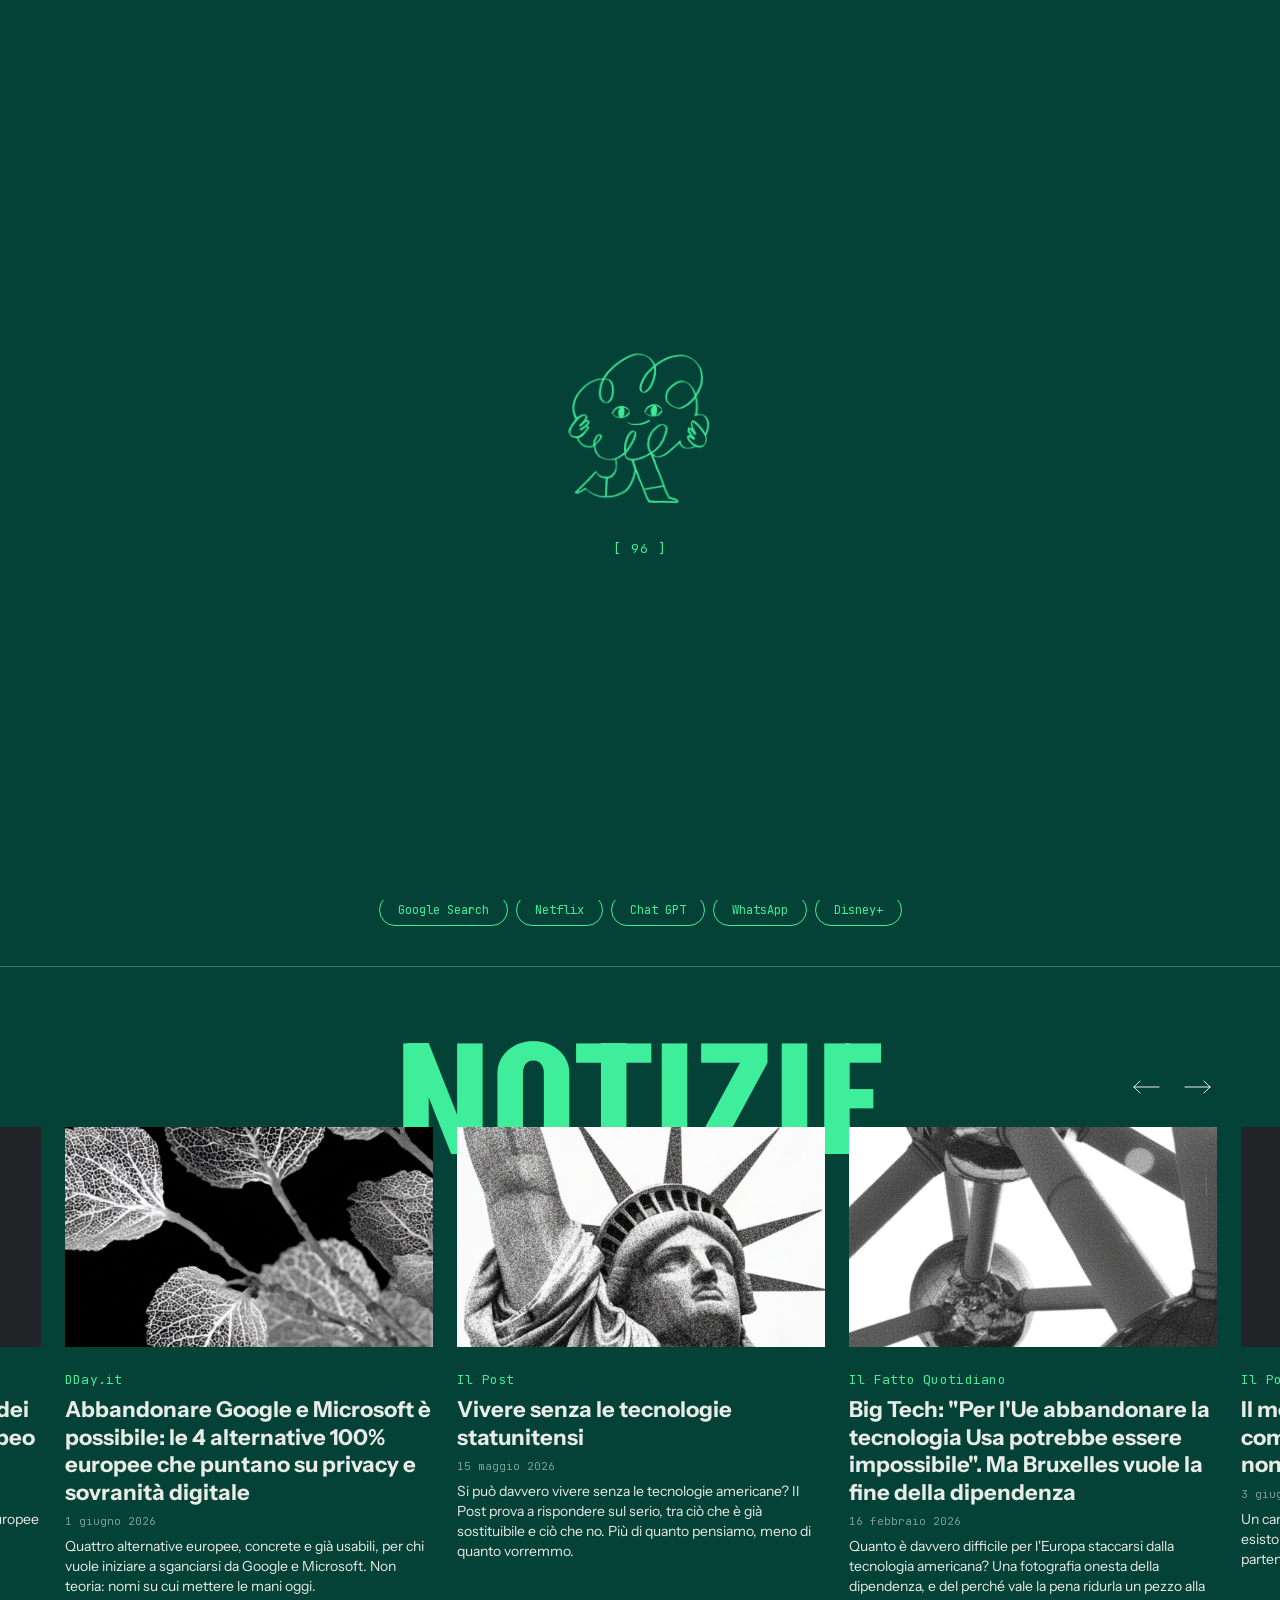
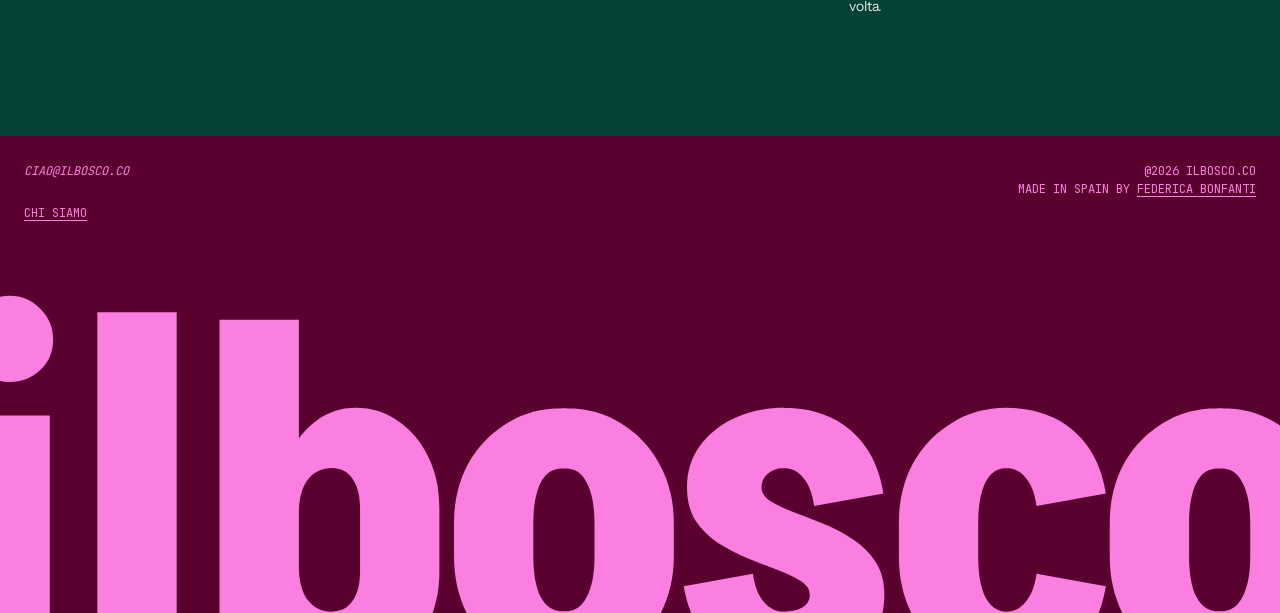
==== index.html @ 0daf600b "feat: inverted Perché view, article/image updates, Notizie sizing Perché view: light #E9EBE6 page wi" ====
<!DOCTYPE html>
<html lang="it">
<head>
  <meta charset="UTF-8">
  <meta name="viewport" content="width=device-width, initial-scale=1.0">
  <title>ilBosco</title>
  <link rel="stylesheet" href="style.css">
  <link rel="icon" href="assets/favicon.png">
  <link rel="apple-touch-icon" href="assets/apple-touch-icon.png">

  <!-- Preload the webfonts the intro reveals with, so the wordmark is crisp on arrival -->
  <link rel="preload" href="fonts/Akshar-VariableFont_wght.woff2" as="font" type="font/woff2" crossorigin>
  <link rel="preload" href="fonts/InstrumentSans-VariableFont_wdth,wght.woff2" as="font" type="font/woff2" crossorigin>
  <link rel="preload" href="fonts/JetBrainsMono-Regular.woff2" as="font" type="font/woff2" crossorigin>

  <script>
    // Hide the hero the instant JS is confirmed present, so the intro loader has a
    // clean canvas (no flash of the hero before the loader mounts). loader.js decides
    // what to do next. If JS is disabled this never runs and the hero stays visible.
    document.documentElement.classList.add('bosco-loading');
  </script>

  <!-- Open Graph -->
  <meta property="og:title" content="ilBosco">
  <meta property="og:description" content="Una lista curata di alternative digitali. Niente login. Niente pubblicità. Niente prediche.">
  <meta property="og:image" content="https://ilbosco.co/assets/Open-graph-image.png">
  <meta property="og:url" content="https://ilbosco.co">
  <meta property="og:type" content="website">
  <meta property="og:image:width" content="1200">
  <meta property="og:image:height" content="627">
  <meta property="og:site_name" content="ilBosco">
  <meta name="twitter:card" content="summary_large_image">
  <meta name="twitter:image" content="https://ilbosco.co/assets/Open-graph-image.png">
</head>
<body>

  <!-- DEFAULT STATE: Hero + Search -->
  <div id="default-view">

    <div class="answer-nav">
      <a href="#" id="nav-home-default" aria-label="Torna alla homepage">
        <img src="assets/nav-wordmark.svg" alt="ilBosco" class="answer-nav__logo">
      </a>
      <button class="answer-nav__perche" id="nav-perche-default">[→] Perchè?</button>
    </div>

    <section class="hero">
      <div class="hero__inner">
        <img src="assets/bosco_animated_logo.gif" alt="ilBosco" class="hero__logo">
        <h1 class="hero__title"><span class="hero__line">E ALLORA VAI</span> <span class="hero__line">NEL BOSCO.</span></h1>
        <p class="hero__manifesto">Usiamo i tool che usano tutti: le stesse piattaforme, le stesse app e gli stessi servizi. Lo facciamo un po' perché è comodo e un po' perché sembra che l'unica alternativa sia andare a vivere nel bosco. Non è così.<br><br>ilBosco è una lista curata di alternative digitali per chi le sta cercando ma non sa da dove iniziare.</p>
      </div>
    </section>

    <div class="search-section">
      <div class="search-section__inner">
        <div class="search-box">
          <input
            type="text"
            id="search-input"
            class="search-box__input"
            placeholder="Cerco un'alternativa a…"
            autocomplete="off"
            autocorrect="off"
            spellcheck="false"
          >
          <button class="search-box__btn" id="search-btn" aria-label="Cerca">
            <svg width="20" height="20" viewBox="0 0 20 20" fill="none" xmlns="http://www.w3.org/2000/svg">
              <path d="M4 10H16M16 10L11 5M16 10L11 15" stroke="currentColor" stroke-width="1" stroke-linecap="round" stroke-linejoin="round"/>
            </svg>
          </button>
        </div>
        <div class="chips" id="chips">
          <button class="chip" data-query="X (Twitter)">X (twitter)</button>
          <button class="chip" data-query="Gmail">Gmail</button>
          <button class="chip" data-query="Spotify">Spotify</button>
          <button class="chip" data-query="Google Chrome">Google Chrome</button>
          <button class="chip" data-query="Google Search">Google Search</button>
          <button class="chip" data-query="Netflix">Netflix</button>
          <button class="chip" data-query="Chat GPT">Chat GPT</button>
          <button class="chip" data-query="WhatsApp">WhatsApp</button>
          <button class="chip" data-query="Disney+">Disney+</button>
        </div>
      </div>
    </div>

    <!-- ARTICOLI (rassegna stampa) — curated press review.
         Cards are generated from articoli.json (source of truth) into this static
         markup, so the section works with JS disabled. carousel.js only enhances:
         it adds the infinite loop + drag-to-scroll. See articoli/README.md. -->
    <section class="articoli" id="articoli" aria-labelledby="articoli-title">
      <!-- Giant wordmark sits in the background; the carousel overlaps (underlaps) it -->
      <h2 class="articoli__title" id="articoli-title">Notizie</h2>

      <!-- Thin directional arrows, left of the wordmark. Shown once carousel.js
           adds .is-enhanced (and only ≥768px — mobile swipes instead). -->
      <div class="articoli__controls">
        <button class="articoli__arrow articoli__arrow--prev" type="button" aria-label="Articoli precedenti" aria-controls="articoli-track">
          <svg width="28" height="14" viewBox="0 0 28 14" fill="none" aria-hidden="true"><path d="M1 7H26M26 7L20 1M26 7L20 13" stroke="currentColor" stroke-width="1" stroke-linecap="round" stroke-linejoin="round"/></svg>
        </button>
        <button class="articoli__arrow articoli__arrow--next" type="button" aria-label="Articoli successivi" aria-controls="articoli-track">
          <svg width="28" height="14" viewBox="0 0 28 14" fill="none" aria-hidden="true"><path d="M1 7H26M26 7L20 1M26 7L20 13" stroke="currentColor" stroke-width="1" stroke-linecap="round" stroke-linejoin="round"/></svg>
        </button>
      </div>

      <div class="articoli__carousel">
        <ul class="articoli__track" id="articoli-track">

          <!-- BEGIN articoli (generated from articoli.json — newest first) -->
          <li class="articolo-card">
            <a class="articolo-card__media-link" href="https://www.ilpost.it/2026/06/03/parlamento-europei-qwant-google-chrome/" target="_blank" rel="noopener" aria-label="Il motore di ricerca predefinito dei computer del Parlamento europeo non sarà più Google, ma Qwant">
              <img class="articolo-card__media" src="articoli/images/ilpost-parlamento-ue-qwant-2026-06.jpg" alt="" loading="lazy" width="600" height="360">
            </a>
            <div class="articolo-card__body">
              <p class="articolo-card__testata">Il Post</p>
              <h3 class="articolo-card__titolo">Il motore di ricerca predefinito dei computer del Parlamento europeo non sarà più Google, ma Qwant</h3>
              <p class="articolo-card__data"><time datetime="2026-06-03">3 giugno 2026</time></p>
              <p class="articolo-card__commento">Un cambio di default che dice molto: le alternative europee esistono e qualcuno comincia a sceglierle sul serio, partendo da chi scrive le regole.</p>
            </div>
          </li>

          <li class="articolo-card">
            <a class="articolo-card__media-link" href="https://www.dday.it/redazione/57597/abbandonare-google-e-microsoft-e-possibile-le-4-alternative-100-europee-che-puntano-su-privacy-e-sovranita-digitale" target="_blank" rel="noopener" aria-label="Abbandonare Google e Microsoft è possibile: le 4 alternative 100% europee che puntano su privacy e sovranità digitale">
              <img class="articolo-card__media" src="articoli/images/placeholder.jpg" alt="" loading="lazy" width="600" height="360">
            </a>
            <div class="articolo-card__body">
              <p class="articolo-card__testata">DDay.it</p>
              <h3 class="articolo-card__titolo">Abbandonare Google e Microsoft è possibile: le 4 alternative 100% europee che puntano su privacy e sovranità digitale</h3>
              <p class="articolo-card__data"><time datetime="2026-06-01">1 giugno 2026</time></p>
              <p class="articolo-card__commento">Quattro alternative europee, concrete e già usabili, per chi vuole iniziare a sganciarsi da Google e Microsoft. Non teoria: nomi su cui mettere le mani oggi.</p>
            </div>
          </li>

          <li class="articolo-card">
            <a class="articolo-card__media-link" href="https://www.ilpost.it/2026/05/15/unione-europea-servizi-digitali-stati-uniti/" target="_blank" rel="noopener" aria-label="Vivere senza le tecnologie statunitensi">
              <img class="articolo-card__media" src="articoli/images/vivere-senza-le-tecnologie-statunitensi.jpg" alt="" loading="lazy" width="600" height="360">
            </a>
            <div class="articolo-card__body">
              <p class="articolo-card__testata">Il Post</p>
              <h3 class="articolo-card__titolo">Vivere senza le tecnologie statunitensi</h3>
              <p class="articolo-card__data"><time datetime="2026-05-15">15 maggio 2026</time></p>
              <p class="articolo-card__commento">Si può davvero vivere senza le tecnologie americane? Il Post prova a rispondere sul serio, tra ciò che è già sostituibile e ciò che no. Più di quanto pensiamo, meno di quanto vorremmo.</p>
            </div>
          </li>

          <li class="articolo-card">
            <a class="articolo-card__media-link" href="https://www.ilfattoquotidiano.it/2026/02/16/cloud-sovrano-europa-big-tech-usa-notizie/8293505/" target="_blank" rel="noopener" aria-label="Big Tech: &quot;Per l'Ue abbandonare la tecnologia Usa potrebbe essere impossibile&quot;. Ma Bruxelles vuole la fine della dipendenza">
              <img class="articolo-card__media" src="articoli/images/la-fine-della-dipendenza.jpg" alt="" loading="lazy" width="600" height="360">
            </a>
            <div class="articolo-card__body">
              <p class="articolo-card__testata">Il Fatto Quotidiano</p>
              <h3 class="articolo-card__titolo">Big Tech: &quot;Per l'Ue abbandonare la tecnologia Usa potrebbe essere impossibile&quot;. Ma Bruxelles vuole la fine della dipendenza</h3>
              <p class="articolo-card__data"><time datetime="2026-02-16">16 febbraio 2026</time></p>
              <p class="articolo-card__commento">Quanto è davvero difficile per l'Europa staccarsi dalla tecnologia americana? Una fotografia onesta della dipendenza, e del perché vale la pena ridurla un pezzo alla volta.</p>
            </div>
          </li>
          <!-- END articoli -->

        </ul>
      </div>
    </section>

    <footer class="footer">
      <div class="footer__top">
        <div class="footer__col footer__col--left">
          <a href="mailto:ciao@ilbosco.co" class="footer__email footer__link--italic">ciao@ilbosco.co</a>
          <button class="footer__chi-siamo-toggle" aria-expanded="false">Chi siamo</button>
          <div class="footer__chi-siamo-body" hidden>
            <p class="footer__chi-siamo-text">Siamo un gruppo di amici che lavorano nel digitale in Europa.</p>
            <p class="footer__chi-siamo-text">Questa lista è nata da una conversazione tra di noi, di quelle del tipo in cui qualcuno dice "ma può esistere un'alternativa che non sia andare a vivere nel bosco?" e qualcun altro risponde "sì, aspetta."</p>
          </div>
        </div>
        <div class="footer__col footer__col--right">
          <p class="footer__legal">@2026 ilbosco.co</p>
          <p class="footer__legal">Made in Spain by <a href="https://www.federicabonfanti.com/" target="_blank" rel="noopener" class="footer__link">Federica Bonfanti</a></p>
        </div>
      </div>
      <div class="footer__wordmark">
        <img src="assets/Footer%20V2.svg" alt="" aria-hidden="true">
      </div>
    </footer>

  </div><!-- /default-view -->


  <!-- ANSWER STATE -->
  <div id="answer-view" hidden>

    <div class="answer-nav">
      <a href="#" id="nav-home" aria-label="Torna alla homepage">
        <img src="assets/nav-wordmark.svg" alt="ilBosco" class="answer-nav__logo">
      </a>
      <button class="answer-nav__perche" id="nav-perche-answer">[→] Perchè?</button>
    </div>

    <div id="chat-bubble-area" class="answer-query-bubble"></div>
    <main id="results" class="results"></main>

    <div class="answer-no-results" id="no-results" hidden>
      <p class="answer-no-results__text">Non abbiamo ancora questa alternativa nel bosco. <a href="mailto:ciao@ilbosco.co" class="footer__link footer__link--italic">Segnalacela.</a></p>
    </div>

    <div class="answer-query-bar">
      <div class="search-box search-box--answer">
        <input
          type="text"
          id="search-input-answer"
          class="search-box__input"
          placeholder="Cerco un'alternativa a…"
          autocomplete="off"
          autocorrect="off"
          spellcheck="false"
        >
        <button class="search-box__btn" id="search-btn-answer" aria-label="Cerca">
          <svg width="20" height="20" viewBox="0 0 20 20" fill="none" xmlns="http://www.w3.org/2000/svg">
            <path d="M4 10H16M16 10L11 5M16 10L11 15" stroke="currentColor" stroke-width="1" stroke-linecap="round" stroke-linejoin="round"/>
          </svg>
        </button>
      </div>
    </div>

  </div><!-- /answer-view -->


  <!-- PERCHÈ STATE -->
  <div id="perche-view" hidden>

    <div class="answer-nav">
      <a href="#" id="nav-home-perche" aria-label="Torna alla homepage">
        <img src="assets/nav-wordmark-dark.svg" alt="ilBosco" class="answer-nav__logo">
      </a>
      <button class="answer-nav__perche" id="nav-close-perche">[X]</button>
    </div>

    <main class="perche-content" id="perche-content"></main>

    <footer class="footer">
      <div class="footer__top">
        <div class="footer__col footer__col--left">
          <a href="mailto:ciao@ilbosco.co" class="footer__email footer__link--italic">ciao@ilbosco.co</a>
          <button class="footer__chi-siamo-toggle" aria-expanded="false">Chi siamo</button>
          <div class="footer__chi-siamo-body" hidden>
            <p class="footer__chi-siamo-text">Siamo un gruppo di amici che lavorano nel digitale in Europa.</p>
            <p class="footer__chi-siamo-text">Questa lista è nata da una conversazione tra di noi, di quelle del tipo in cui qualcuno dice "ma può esistere un'alternativa che non sia andare a vivere nel bosco?" e qualcun altro risponde "sì, aspetta."</p>
          </div>
        </div>
        <div class="footer__col footer__col--right">
          <p class="footer__legal">@2026 ilbosco.co</p>
          <p class="footer__legal">Made in Spain by <a href="https://www.federicabonfanti.com/" target="_blank" rel="noopener" class="footer__link">Federica Bonfanti</a></p>
        </div>
      </div>
      <div class="footer__wordmark">
        <img src="assets/Footer%20V2.svg" alt="" aria-hidden="true">
      </div>
    </footer>

  </div><!-- /perche-view -->


  <script src="data.js"></script>
  <script src="answers.js"></script>
  <script src="loader.js"></script>
  <script src="carousel.js"></script>
  <script src="main.js"></script>
</body>
</html>
---- style.css ----
/* ============================================================
   FONT FACES
   ============================================================ */

@font-face {
  font-family: 'Akshar';
  src: url('fonts/Akshar-VariableFont_wght.woff2') format('woff2');
  font-weight: 100 900;
  font-style: normal;
  font-display: swap;
}

@font-face {
  font-family: 'Instrument Sans';
  src: url('fonts/InstrumentSans-VariableFont_wdth,wght.woff2') format('woff2');
  font-weight: 100 900;
  font-style: normal;
  font-display: swap;
}

@font-face {
  font-family: 'Instrument Sans';
  src: url('fonts/InstrumentSans-Italic-VariableFont_wdth,wght.woff2') format('woff2');
  font-weight: 100 900;
  font-style: italic;
  font-display: swap;
}

@font-face {
  font-family: 'JetBrains Mono';
  src: url('fonts/JetBrainsMono-Regular.woff2') format('woff2');
  font-weight: 400;
  font-style: normal;
  font-display: swap;
}


/* ============================================================
   CSS VARIABLES
   ============================================================ */

:root {
  /* Colors */
  --color-bg:              #044237;
  --color-heading:         #3FEE9A;
  --color-body:            #E9EBE6;
  --color-card-bg:         #E9EBE6;
  --color-card-text:       #044237;
  --color-chip-bg:         #FB7FE0;
  --color-chip-bg-hover:   #f060cc;
  --color-chip-text:       #59002F;
  --color-footer-bg:       #59002F;
  --color-footer-text:     #FB7FE0;
  --color-nav-border:      #FB7FE0;
  --color-card-decoration: #044237;

  /* Perché view (inverted: light page, dark text — see Figma node 139:158) */
  --color-perche-bg:       #E9EBE6;
  --color-perche-text:     #023028;
  --color-perche-hairline: rgba(217, 217, 217, 0.2);

  /* Typography */
  --font-display: 'Akshar', sans-serif;
  --font-body:    'Instrument Sans', sans-serif;
  --font-mono:    'JetBrains Mono', monospace;

  --fw-regular: 400;
  --fw-bold:    700;

  /* Spacing scale */
  --space-xs:  4px;
  --space-sm:  8px;
  --space-md:  16px;
  --space-lg:  24px;
  --space-xl:  40px;
  --space-2xl: 64px;
  --space-3xl: 96px;

  /* Layout */
  --nav-height: 64px;
  --max-width:  1200px;
  --gutter:     16px;

  /* Transitions */
  --ease:       cubic-bezier(0.25, 0.46, 0.45, 0.94);
  --transition: 300ms cubic-bezier(0.25, 0.46, 0.45, 0.94);
}

@media (min-width: 768px) {
  :root {
    --nav-height: 72px;
    --gutter:     48px;
  }
}

@media (min-width: 1200px) {
  :root {
    --gutter: 64px;
  }
}


/* ============================================================
   RESET & BASE
   ============================================================ */

*, *::before, *::after {
  box-sizing: border-box;
  margin: 0;
  padding: 0;
}

[hidden] { display: none !important; }

html {
  scroll-behavior: smooth;
}

body {
  font-family: var(--font-body);
  font-weight: var(--fw-regular);
  color: var(--color-body);
  background-color: var(--color-bg);
  -webkit-font-smoothing: antialiased;
}

img {
  display: block;
  max-width: 100%;
}

a {
  color: inherit;
  text-decoration: none;
}


/* ============================================================
   ANSWER NAV
   ============================================================ */

.answer-nav {
  position: sticky;
  top: 0;
  z-index: 200;
  background-color: var(--color-bg);
  border-bottom: 1px solid rgba(233, 235, 230, 0.12);
  padding: 14px var(--gutter);
  display: flex;
  align-items: center;
  justify-content: space-between;
}

.answer-nav a {
  display: inline-block;
  line-height: 0;
}

.answer-nav__logo {
  display: block;
  height: 13px;
  width: auto;
  max-width: 200px;
}

.answer-nav__perche {
  background: none;
  border: none;
  padding: 0;
  font-family: var(--font-mono);
  font-size: 0.75rem;
  color: var(--color-body);
  cursor: pointer;
  line-height: 1;
  white-space: nowrap;
  transition: color var(--transition);
}

.answer-nav__perche:hover {
  color: var(--color-heading);
}


/* ============================================================
   NAV
   ============================================================ */

.nav {
  position: sticky;
  top: 0;
  z-index: 100;
  background-color: var(--color-bg);
  border-bottom: 1px solid color-mix(in srgb, var(--color-nav-border) 30%, transparent);
  overflow: hidden;
}

.nav__inner {
  display: flex;
  align-items: center;
  height: var(--nav-height);
  padding: 0 0 0 var(--gutter);
  overflow-x: auto;
  scrollbar-width: none;
  justify-content: flex-start;
  gap: var(--space-lg);
  position: relative;
}

.nav__inner::-webkit-scrollbar {
  display: none;
}

.nav__inner a {
  font-family: var(--font-display);
  font-weight: var(--fw-bold);
  font-size: 1.25rem;
  letter-spacing: 0.06em;
  color: var(--color-nav-border);
  white-space: nowrap;
  transition: color var(--transition);
}

.nav__inner a:hover {
  color: var(--color-body);
}

.nav__mascot {
  flex-shrink: 0;
  height: 56px;
  width: auto;
  margin-left: auto;
  display: block;
  align-self: flex-end;
}


/* ============================================================
   HERO
   ============================================================ */

.hero {
  padding: var(--space-2xl) var(--gutter) 24px;
}

.hero__inner {
  max-width: 640px;
  margin: 0 auto;
  display: flex;
  flex-direction: column;
  align-items: center;
  text-align: center;
}

.hero__logo {
  width: 120px;
  height: auto;
  margin-bottom: var(--space-xl);
}

.hero__title {
  font-family: var(--font-display);
  font-weight: var(--fw-bold);
  font-size: clamp(3.6rem, 14.4vw, 9rem);
  line-height: 1;
  letter-spacing: 0;
  color: var(--color-heading);
  margin-bottom: var(--space-xl);
}

/* Each wordmark line animates in independently during the intro.
   block = two lines (mobile), inline-block = one line + transformable (desktop). */
.hero__line {
  display: block;
}

.hero__manifesto {
  font-family: var(--font-body);
  font-weight: var(--fw-regular);
  font-size: 1rem;
  line-height: 1.65;
  color: var(--color-body);
}

@media (min-width: 768px) {
  .hero__line {
    display: inline-block;
  }

  .hero__inner {
    max-width: 800px;
  }
}


/* ============================================================
   SEARCH SECTION
   ============================================================ */

.search-section {
  background-color: var(--color-bg);
  padding: 40px 0 0;
}

.search-section__inner {
  max-width: 680px;
  margin: 0 auto;
  padding: 0 var(--gutter);
}


/* ============================================================
   CHIPS
   ============================================================ */

.chips {
  display: flex;
  flex-wrap: wrap;
  justify-content: center;
  gap: 8px;
  padding: 20px 0 40px;
}

.chip {
  background: transparent;
  border: 1.5px solid var(--color-heading);
  border-radius: 100px;
  color: var(--color-heading);
  font-family: var(--font-mono);
  font-size: 0.75rem;
  font-weight: var(--fw-regular);
  padding: 9px 18px;
  cursor: pointer;
  transition: background-color var(--transition), color var(--transition), transform var(--transition);
  white-space: nowrap;
  line-height: 1;
}

.chip:hover,
.chip--active {
  background-color: var(--color-heading);
  color: var(--color-bg);
  border-color: var(--color-heading);
  transform: scale(1.05);
}


/* ============================================================
   SEARCH BOX (ENTRY FIELD)
   ============================================================ */

.search-box {
  display: flex;
  align-items: stretch;
  background-color: transparent;
  border: 1px solid rgba(233, 235, 230, 0.8);
  border-radius: 100px;
  overflow: hidden;
  transition: border-color var(--transition);
}

.search-box:hover:not(:focus-within) {
  border-color: rgba(233, 235, 230, 1);
}

.search-box:focus-within {
  border-color: var(--color-heading);
}

.search-box__input {
  flex: 1;
  background: transparent;
  border: none;
  outline: none;
  color: var(--color-body);
  font-family: var(--font-body);
  font-size: 1rem;
  padding: 16px 24px;
  min-width: 0;
}

.search-box__input::placeholder {
  color: rgba(233, 235, 230, 0.45);
}

/* Hide the placeholder text once the field is focused. */
.search-box__input:focus::placeholder {
  color: transparent;
}

.search-box__btn {
  flex-shrink: 0;
  background-color: var(--color-chip-bg);
  border: none;
  cursor: pointer;
  color: var(--color-chip-text);
  display: flex;
  align-items: center;
  justify-content: center;
  padding: 0 20px;
  margin: 4px;
  border-radius: 100px;
  transition: background-color var(--transition), transform var(--transition);
  min-height: 44px;
  min-width: 52px;
}

.search-box__btn:hover {
  background-color: var(--color-chip-bg-hover);
  transform: scale(1.06);
}

@media (min-width: 768px) {
  .search-box__input {
    font-size: 1.125rem;
    padding: 18px 28px;
  }
}


/* ============================================================
   CATEGORY SECTION
   ============================================================ */

.category {
  padding: 32px var(--gutter);
}

.category__inner {
  max-width: 814px;
  margin: 0 auto;
}

.category__header {
  margin-bottom: var(--space-xl);
}

.category__title {
  font-family: var(--font-display);
  font-weight: var(--fw-bold);
  font-size: clamp(2.6rem, 10.4vw, 4.55rem);
  line-height: 1;
  letter-spacing: 0;
  color: var(--color-heading);
  margin-bottom: var(--space-lg);
}

.category__meta {
  font-family: var(--font-body);
  font-size: 0.9375rem;
  line-height: 1.6;
  color: var(--color-body);
  margin-bottom: var(--space-sm);
}

.category__label {
  font-weight: var(--fw-bold);
}

.category__updated {
  font-family: var(--font-mono);
  font-size: 0.75rem;
  text-transform: uppercase;
  color: var(--color-body);
  opacity: 0.55;
  margin-top: var(--space-md);
}

.category__cards {
  display: flex;
  flex-direction: column;
  gap: var(--space-lg);
}


/* ============================================================
   CARD
   ============================================================ */

.card {
  background: none;
}

.card__topbar {
  display: none;
}

.card__body {
  padding: var(--space-md) 0;
  display: flex;
  flex-direction: column;
  gap: var(--space-md);
}

.card__subcategory {
  font-family: var(--font-body);
  font-weight: var(--fw-bold);
  font-size: 0.875rem;
  color: var(--color-card-text);
}

.card__namerow {
  display: flex;
  align-items: flex-start;
  justify-content: space-between;
  gap: var(--space-sm);
}

.card__name {
  font-family: var(--font-display);
  font-weight: var(--fw-bold);
  font-size: 3.125rem;
  letter-spacing: -0.04em;
  color: var(--color-body);
  line-height: 1;
}

.card__country {
  font-family: var(--font-body);
  font-weight: var(--fw-bold);
  font-size: 0.875rem;
  color: var(--color-chip-text);
  background-color: var(--color-chip-bg);
  border-radius: 24px;
  padding: 4px 10px;
  line-height: 1;
  white-space: nowrap;
  flex-shrink: 0;
}

.card__link {
  display: inline-flex;
  align-items: center;
  gap: var(--space-xs);
  font-family: var(--font-body);
  font-weight: var(--fw-bold);
  font-size: 1rem;
  color: var(--color-body);
  text-decoration: underline;
  text-underline-offset: 3px;
}

.card__link-icon {
  width: 20px;
  height: 20px;
  flex-shrink: 0;
  filter: brightness(0) invert(1);
  opacity: 0.92;
}

.card__inline-label {
  font-weight: var(--fw-bold);
}

.card__text {
  font-family: var(--font-body);
  font-weight: var(--fw-regular);
  font-size: 0.875rem;
  line-height: 1.43;
  color: var(--color-body);
}

.card__section-label {
  font-family: var(--font-body);
  font-weight: var(--fw-bold);
  font-size: 0.8125rem;
  letter-spacing: 0.05em;
  color: var(--color-card-text);
  opacity: 0.6;
  text-transform: uppercase;
}

.card__more {
  display: flex;
  flex-direction: column;
  gap: var(--space-md);
}

.card__toggle {
  align-self: flex-start;
  background: none;
  border: 1.5px solid var(--color-body);
  border-radius: 100px;
  padding: 10px 20px;
  font-family: var(--font-body);
  font-weight: var(--fw-regular);
  font-size: 0.875rem;
  color: var(--color-body);
  cursor: pointer;
  transition: background-color var(--transition), color var(--transition), transform var(--transition);
}

.card__toggle:hover {
  background-color: var(--color-body);
  color: var(--color-bg);
  transform: scale(1.04);
}

.card__caveat {
  margin-top: var(--space-xs);
}


/* ============================================================
   CHAT BUBBLE
   ============================================================ */

.chat-bubble {
  display: block;
  width: fit-content;
  background-color: var(--color-heading);
  color: var(--color-bg);
  font-family: var(--font-body);
  font-size: 0.9375rem;
  line-height: 1.5;
  padding: 12px 20px;
  border-radius: 20px 20px 4px 20px;
  max-width: 85%;
  margin: 0 0 80px auto;
}

.answer-query-bubble {
  padding: var(--space-lg) 0 0;
  text-align: right;
}


/* ============================================================
   ANSWER VIEW
   ============================================================ */

.answer-header {
  background-color: var(--color-bg);
  display: flex;
  align-items: center;
  justify-content: space-between;
  padding: 16px 24px;
  width: 100%;
}

.answer-header__logo {
  height: 44px;
  width: auto;
}

.answer-header__close {
  background: transparent;
  border: none;
  color: rgba(233, 235, 230, 0.7);
  cursor: pointer;
  padding: 8px;
  display: flex;
  align-items: center;
  justify-content: center;
  transition: color var(--transition);
  font-size: 1.5rem;
  line-height: 1;
}

.answer-header__close:hover {
  color: var(--color-body);
}

.answer-query-bar {
  background-color: var(--color-bg);
  padding: 12px var(--gutter) max(20px, env(safe-area-inset-bottom, 20px));
  position: sticky;
  bottom: 0;
  z-index: 100;
  border-top: 1px solid rgba(233, 235, 230, 0.12);
}

.answer-query-bar .chips {
  padding-bottom: 16px;
}

/* ── search-box--answer: interaction states ── */

/* Default — slightly subtler border than homepage */
.search-box--answer {
  border-color: rgba(233, 235, 230, 0.3);
}

/* Disabled */
.search-box--answer.is-disabled {
  opacity: 0.38;
  pointer-events: none;
  background-color: rgba(233, 235, 230, 0.06);
  border-color: rgba(233, 235, 230, 0.15);
  box-shadow: none;
}


/* ── Ripple on search button ── */

.search-box__btn {
  position: relative;
  overflow: hidden;
}

@keyframes ripple-out {
  from { transform: scale(0); opacity: 0.45; }
  to   { transform: scale(4); opacity: 0; }
}

.search-box__btn .ripple {
  position: absolute;
  border-radius: 50%;
  width: 40px;
  height: 40px;
  margin-top: -20px;
  margin-left: -20px;
  background: rgba(255, 255, 255, 0.4);
  pointer-events: none;
  animation: ripple-out 520ms var(--ease) forwards;
}

.answer-query-bar__searchrow {
  display: flex;
  align-items: center;
  gap: var(--space-md);
}

.answer-query-bar__searchrow .search-box {
  flex: 1;
}

.answer-no-results {
  padding: 60px var(--gutter);
  text-align: center;
}

.answer-no-results__text {
  color: rgba(233, 235, 230, 0.7);
  font-size: 1.1rem;
  line-height: 1.6;
}

.results {
  background-color: var(--color-bg);
}

@media (min-width: 768px) {
  .answer-header {
    padding: 24px 32px;
  }

  /* Centre the sticky search bar to match the homepage search width (680px inner) */
  .answer-query-bar {
    padding-left: max(var(--gutter), calc((100% - 552px) / 2));
    padding-right: max(var(--gutter), calc((100% - 552px) / 2));
  }
}


/* ============================================================
   FOOTER
   ============================================================ */

.footer {
  background-color: var(--color-footer-bg);
  padding: 27px 0 0;
  overflow: hidden;
  display: block;
  text-align: left;
}

.footer__mascotte {
  display: none;
}

.footer__content {
  display: none;
}

.footer__top {
  display: flex;
  flex-direction: column;
  gap: var(--space-lg);
  padding: 0 24px var(--space-xl);
  font-family: var(--font-mono);
  text-transform: uppercase;
  font-size: 0.75rem;
}

.footer__col {
  display: flex;
  flex-direction: column;
  gap: var(--space-lg);
  width: 100%;
}

.footer__col--right {
  text-align: left;
  gap: 0;
  flex-shrink: 0;
}

@media (min-width: 768px) {
  .footer__top {
    flex-direction: row;
    justify-content: space-between;
    align-items: flex-start;
  }

  .footer__col {
    width: auto;
  }

  .footer__col--right {
    text-align: right;
  }
}

.footer__heading {
  font-family: var(--font-display);
  font-weight: var(--fw-bold);
  font-size: clamp(1.5rem, 6vw, 2.25rem);
  line-height: 1.1;
  color: var(--color-footer-text);
  margin-bottom: var(--space-md);
  letter-spacing: 0;
}

.footer__body {
  font-family: var(--font-body);
  font-size: 0.875rem;
  line-height: 1.5;
  color: var(--color-footer-text);
  margin-bottom: var(--space-md);
}

.footer__email {
  font-family: var(--font-mono);
  font-size: 0.75rem;
  line-height: 1.43;
  color: var(--color-footer-text);
}

.footer__contribute {
  font-family: var(--font-body);
  font-size: 0.875rem;
  line-height: 1.5;
  color: var(--color-footer-text);
}

.footer__legal {
  font-family: var(--font-mono);
  font-size: 0.75rem;
  line-height: 1.43;
  color: var(--color-footer-text);
}

.footer__link {
  color: var(--color-footer-text);
  text-decoration: underline;
  text-underline-offset: 3px;
}

.footer__link--italic {
  font-style: italic;
}

.footer__link:hover {
  opacity: 0.75;
}

.footer__wordmark {
  display: block;
  line-height: 0;
}

.footer__wordmark img {
  display: block;
  width: 100%;
  height: auto;
}

.footer__chi-siamo-toggle {
  background: none;
  border: none;
  padding: 0;
  font-family: inherit;
  font-size: inherit;
  font-weight: var(--fw-regular);
  color: var(--color-footer-text);
  text-decoration: underline;
  text-underline-offset: 3px;
  text-transform: inherit;
  cursor: pointer;
  text-align: left;
}

.footer__chi-siamo-toggle:hover {
  opacity: 0.75;
}

.footer__chi-siamo-body {
  display: flex;
  flex-direction: column;
  align-items: flex-start;
  gap: var(--space-md);
  max-width: 480px;
  margin-bottom: 0;
}

.footer__chi-siamo-text {
  font-family: var(--font-mono);
  font-weight: var(--fw-regular);
  font-size: 0.75rem;
  line-height: 1.6;
  color: var(--color-footer-text);
  text-transform: none;
  text-align: left;
}

.footer__chi-siamo-close {
  background: none;
  border: none;
  padding: 0;
  font-family: var(--font-body);
  font-weight: var(--fw-bold);
  font-size: 0.9375rem;
  color: var(--color-footer-text);
  text-decoration: underline;
  text-underline-offset: 3px;
  cursor: pointer;
  margin-top: var(--space-sm);
}

.footer__chi-siamo-close:hover {
  opacity: 0.75;
}


/* ============================================================
   SCROLL-TRIGGERED REVEAL
   ============================================================ */

.reveal {
  opacity: 0;
  transform: translateY(20px);
  transition: opacity 600ms var(--ease), transform 600ms var(--ease);
}

.reveal.is-visible {
  opacity: 1;
  transform: translateY(0);
}


/* ============================================================
   CHAT BUBBLE ENTRY
   ============================================================ */

@keyframes bubble-in {
  from { opacity: 0; transform: scale(0.88) translateY(10px); }
  to   { opacity: 1; transform: scale(1)    translateY(0);    }
}

.chat-bubble {
  animation: bubble-in 420ms cubic-bezier(0.34, 1.4, 0.64, 1) both;
}


/* ============================================================
   PERCHÈ VIEW
   Inverted palette: light page, dark green text (Figma node 139:158).
   The footer keeps its own burgundy background. The nav swaps to the
   dark wordmark via assets/nav-wordmark-dark.svg in the markup.
   ============================================================ */

#perche-view {
  background-color: var(--color-perche-bg);
  min-height: 100svh; /* cover the dark body background even on short content */
}

#perche-view .answer-nav {
  background-color: var(--color-perche-bg);
  border-bottom: 1px solid var(--color-perche-hairline);
}

#perche-view .answer-nav__perche {
  color: var(--color-perche-text);
}

#perche-view .answer-nav__perche:hover {
  color: var(--color-heading); /* keep the site-wide green-on-hover rule */
}

#perche-view .perche-entry__title,
#perche-view .perche-entry__p {
  color: var(--color-perche-text);
}

.perche-content {
  max-width: 680px;
  margin: 0 auto;
  padding: var(--space-2xl) 0 var(--space-3xl);
  display: flex;
  flex-direction: column;
  gap: var(--space-3xl);
}

/* Flush to the 680px column on desktop, but keep a 24px gutter on mobile
   so the text doesn't touch the screen edges. */
@media (max-width: 767px) {
  .perche-content {
    padding-left: var(--space-lg);
    padding-right: var(--space-lg);
  }
}

.perche-entry__title {
  font-family: var(--font-display);
  font-weight: var(--fw-bold);
  font-size: clamp(2.25rem, 9vw, 3.125rem);
  line-height: 1;
  letter-spacing: -0.04em;
  color: var(--color-heading);
  margin-bottom: var(--space-lg);
}

.perche-entry__body {
  display: flex;
  flex-direction: column;
  gap: var(--space-md);
}

.perche-entry__p {
  font-family: var(--font-body);
  font-weight: var(--fw-regular);
  font-size: 1rem;
  line-height: 1.65;
  color: var(--color-body);
  letter-spacing: 0.02em;
}


/* ============================================================
   INTRO LOADER
   The loader overlay IS the page background colour, so the reveal
   is purely elements arriving — no curtain. The choreography and
   all timing live in loader.js; this file only owns the static
   look + the "hidden until revealed" states.
   ============================================================ */

/* --- Pre-decision hide (set by the inline <head> guard) ---------------------
   The instant JS is confirmed present we hide the hero + nav so the loader has
   a clean canvas. loader.js then either plays the intro (→ .bosco-intro) or, on
   a repeat visit, simply drops .bosco-loading and the hero appears as normal.
   No JS  →  this class is never added  →  hero is fully visible (graceful). */
html.bosco-loading #default-view .hero__inner,
html.bosco-loading #default-view .answer-nav {
  opacity: 0;
}

/* --- Intro choreography: individual pieces start hidden ---------------------
   loader.js reveals each one (the logo via the mascot hand-off, the rest via a
   soft rise). Inline transitions are written by JS so every duration/easing is
   tunable from the CONFIG block. */
html.bosco-intro #default-view .hero__inner {
  opacity: 1; /* container visible; its children below control their own reveal */
}

html.bosco-intro #default-view .hero__logo {
  opacity: 0; /* the flying loader mascot stands in until hand-off completes */
}

html.bosco-intro #default-view .hero__line,
html.bosco-intro #default-view .hero__manifesto,
html.bosco-intro #default-view .answer-nav {
  opacity: 0;
  transform: translateY(24px);
  will-change: opacity, transform;
}

/* --- The overlay ------------------------------------------------------------ */
.loader {
  position: fixed;
  inset: 0;
  z-index: 9999;
  display: flex;
  flex-direction: column;
  align-items: center;
  justify-content: center;
  gap: var(--space-lg);
  background-color: var(--color-bg);
}

.loader__mascot {
  width: 160px; /* a touch larger than the 120px hero logo it shrinks into */
  height: auto;
  display: block;
  transform-origin: 50% 50%;
}

/* Mono + bracket motif, echoing the "[→] Perchè?" / "[X]" nav links */
.loader__count {
  font-family: var(--font-mono);
  font-size: 0.8rem;
  letter-spacing: 0.08em;
  color: var(--color-heading);
}

.loader__count b {
  font-weight: var(--fw-regular);
  font-variant-numeric: tabular-nums; /* digits don't jitter as they tick up */
}


/* ============================================================
   ARTICOLI (press-review carousel)
   No-JS: a native horizontally-scrollable, scroll-snapping row.
   JS (carousel.js) adds .is-enhanced → infinite loop + arrows + drag.
   ============================================================ */

.articoli {
  position: relative;
  padding: 80px 0 var(--space-3xl); /* full-bleed: no horizontal padding on the section */
  overflow: hidden; /* clip the oversized background wordmark */
  /* Nav-style hairline (white) above the band only */
  border-top: 1px solid color-mix(in srgb, var(--color-body) 30%, transparent);
}

/* Giant wordmark behind the carousel. It sits in flow at the top; the cards
   below rise up over its lower portion (the negative margin is in `em`, so the
   overlap scales with the font size across breakpoints). */
.articoli__title {
  position: relative;
  z-index: 0;
  margin: 0 0 -0.28em;
  text-align: center;
  font-family: var(--font-display);
  font-weight: var(--fw-bold);
  text-transform: uppercase;
  font-size: clamp(2.5rem, 12vw, 10.5rem);
  line-height: 0.8;
  letter-spacing: -0.02em;
  color: var(--color-heading);
  white-space: nowrap;
  pointer-events: none;
  user-select: none;
}

/* --- Thin directional arrows, left of the wordmark (JS + ≥768px only) --- */
.articoli__controls {
  position: absolute;
  right: var(--gutter);
  top: 80px; /* matches the section's top padding */
  /* wordmark height (clamp × 0.8 line-height) minus the 0.28em card underlap →
     centres the arrows on the portion of the wordmark visible above the cards */
  height: calc(clamp(2.5rem, 12vw, 10.5rem) * 0.52);
  z-index: 2;
  display: none;
  align-items: center;
  gap: var(--space-md);
}

.articoli.is-enhanced .articoli__controls {
  display: flex;
}

.articoli__arrow {
  background: none;
  border: none;
  padding: var(--space-xs);
  color: var(--color-body); /* white at rest, green on hover (site rule) */
  cursor: pointer;
  display: inline-flex;
  align-items: center;
  transition: color var(--transition), transform var(--transition);
}

.articoli__arrow:hover {
  color: var(--color-heading);
}

.articoli__arrow--prev svg {
  transform: rotate(180deg);
}

.articoli__arrow--prev:hover {
  transform: translateX(-3px);
}

.articoli__arrow--next:hover {
  transform: translateX(3px);
}

.articoli__arrow:focus-visible {
  outline: 2px solid var(--color-heading);
  outline-offset: 2px;
}

.articoli__carousel {
  position: relative;
  z-index: 1; /* sits above the background wordmark */
}

/* --- Track (the scroll container) --- */
.articoli__track {
  list-style: none;
  margin: 0;
  /* Full-bleed: track spans the viewport; the gutter padding insets the first
     card while cards still scroll to the screen edges. */
  padding: 0 var(--gutter);
  scroll-padding-inline: var(--gutter);
  display: flex;
  gap: var(--space-lg);
  overflow-x: auto;
  scroll-snap-type: x mandatory;
  -webkit-overflow-scrolling: touch;
  overscroll-behavior-x: contain;
}

/* The carousel is drag-scrollable (grab hand over empty areas)… */
.articoli.is-enhanced .articoli__track {
  cursor: grab;
}
/* …but the image is a link, so it shows the link (pointer) cursor. */
.articolo-card__media-link {
  cursor: pointer;
}
.articoli__track.is-dragging,
.articoli__track.is-dragging * {
  cursor: grabbing !important;
}

/* No-JS keeps a slim native scrollbar (discoverability); JS hides it since
   the arrows + drag provide the affordance. */
.articoli.is-enhanced .articoli__track {
  scrollbar-width: none;
}
.articoli.is-enhanced .articoli__track::-webkit-scrollbar {
  display: none;
}
.articoli__track.is-dragging {
  scroll-snap-type: none; /* free-scroll while dragging, snap on release */
  user-select: none;
}

/* --- Card --- */
.articolo-card {
  flex: 0 0 auto;
  width: calc((100% - 2 * var(--space-lg)) / 3); /* ~3 across desktop */
  scroll-snap-align: start;
  display: flex;
  flex-direction: column;
}

.articolo-card.is-clone {
  /* visual-only duplicates used for the seamless loop; inert in the a11y tree */
}

/* The image is the link; it clips a gentle magnify on hover. */
.articolo-card__media-link {
  display: block;
  overflow: hidden;
  text-decoration: none;
}

.articolo-card__media {
  display: block;
  width: 100%;
  height: auto; /* override the width/height attrs so aspect-ratio drives the box */
  aspect-ratio: 600 / 360; /* 5:3 — same ratio on every breakpoint */
  object-fit: cover;
  background-color: var(--color-footer-bg);
  transition: transform 500ms var(--ease);
}

/* Placeholder until a real image exists (immagine omitted in articoli.json).
   Burgundy panel; drops in assets/articoli/placeholder.jpg if present, else flat. */
.articolo-card__media--placeholder {
  background-color: var(--color-footer-bg); /* #59002F */
  background-image: url('articoli/placeholder.jpg');
  background-size: cover;
  background-position: center;
}

.articolo-card__media-link:hover .articolo-card__media,
.articolo-card__media-link:focus-visible .articolo-card__media {
  transform: scale(1.06); /* magnify */
}

.articolo-card__body {
  position: relative;
  background-color: var(--color-bg); /* occludes the background wordmark behind the text */
  display: flex;
  flex-direction: column;
  gap: var(--space-sm);
  padding: var(--space-lg) 0; /* text flush with the card edges, vertical breathing kept */
}

.articolo-card__testata {
  font-family: var(--font-mono);
  font-weight: var(--fw-regular);
  font-size: 0.8125rem;
  letter-spacing: 0.02em;
  color: var(--color-heading);
}

.articolo-card__titolo {
  font-family: var(--font-body);
  font-weight: var(--fw-bold);
  font-size: 1.375rem;
  line-height: 1.25;
  margin: 0;
  color: var(--color-body);
  transition: color var(--transition);
}

/* Hovering the image (the link) also highlights its headline. */
.articolo-card__media-link:hover ~ .articolo-card__body .articolo-card__titolo {
  color: var(--color-heading);
}

.articolo-card__data {
  font-family: var(--font-mono);
  font-size: 0.6875rem;
  color: var(--color-body);
  opacity: 0.55;
}

.articolo-card__commento {
  font-family: var(--font-body);
  font-weight: var(--fw-regular);
  font-size: 0.875rem;
  line-height: 1.43;
  color: var(--color-body);
}

.articolo-card__media-link:focus-visible {
  outline: 2px solid var(--color-heading);
  outline-offset: 3px;
}

/* --- Responsive card widths --- */
@media (min-width: 768px) and (max-width: 1023px) {
  .articolo-card { width: calc((100% - var(--space-lg)) / 2); } /* ~2 across tablet */
}

@media (max-width: 767px) {
  .articolo-card { width: 82%; } /* ~1.1 cards → peek of the next, signals swipe */
  .articoli.is-enhanced .articoli__controls { display: none; } /* swipe instead of arrows */
  .articolo-card__titolo { font-size: 1.25rem; } /* a touch smaller on small screens */
  .articoli__title { font-size: 15vw; } /* bigger wordmark on mobile (~56px at 375px) */
}

@media (prefers-reduced-motion: reduce) {
  .articolo-card__media,
  .articolo-card__titolo { transition: none; }
  .articolo-card__media-link:hover .articolo-card__media,
  .articolo-card__media-link:focus-visible .articolo-card__media { transform: none; }
}
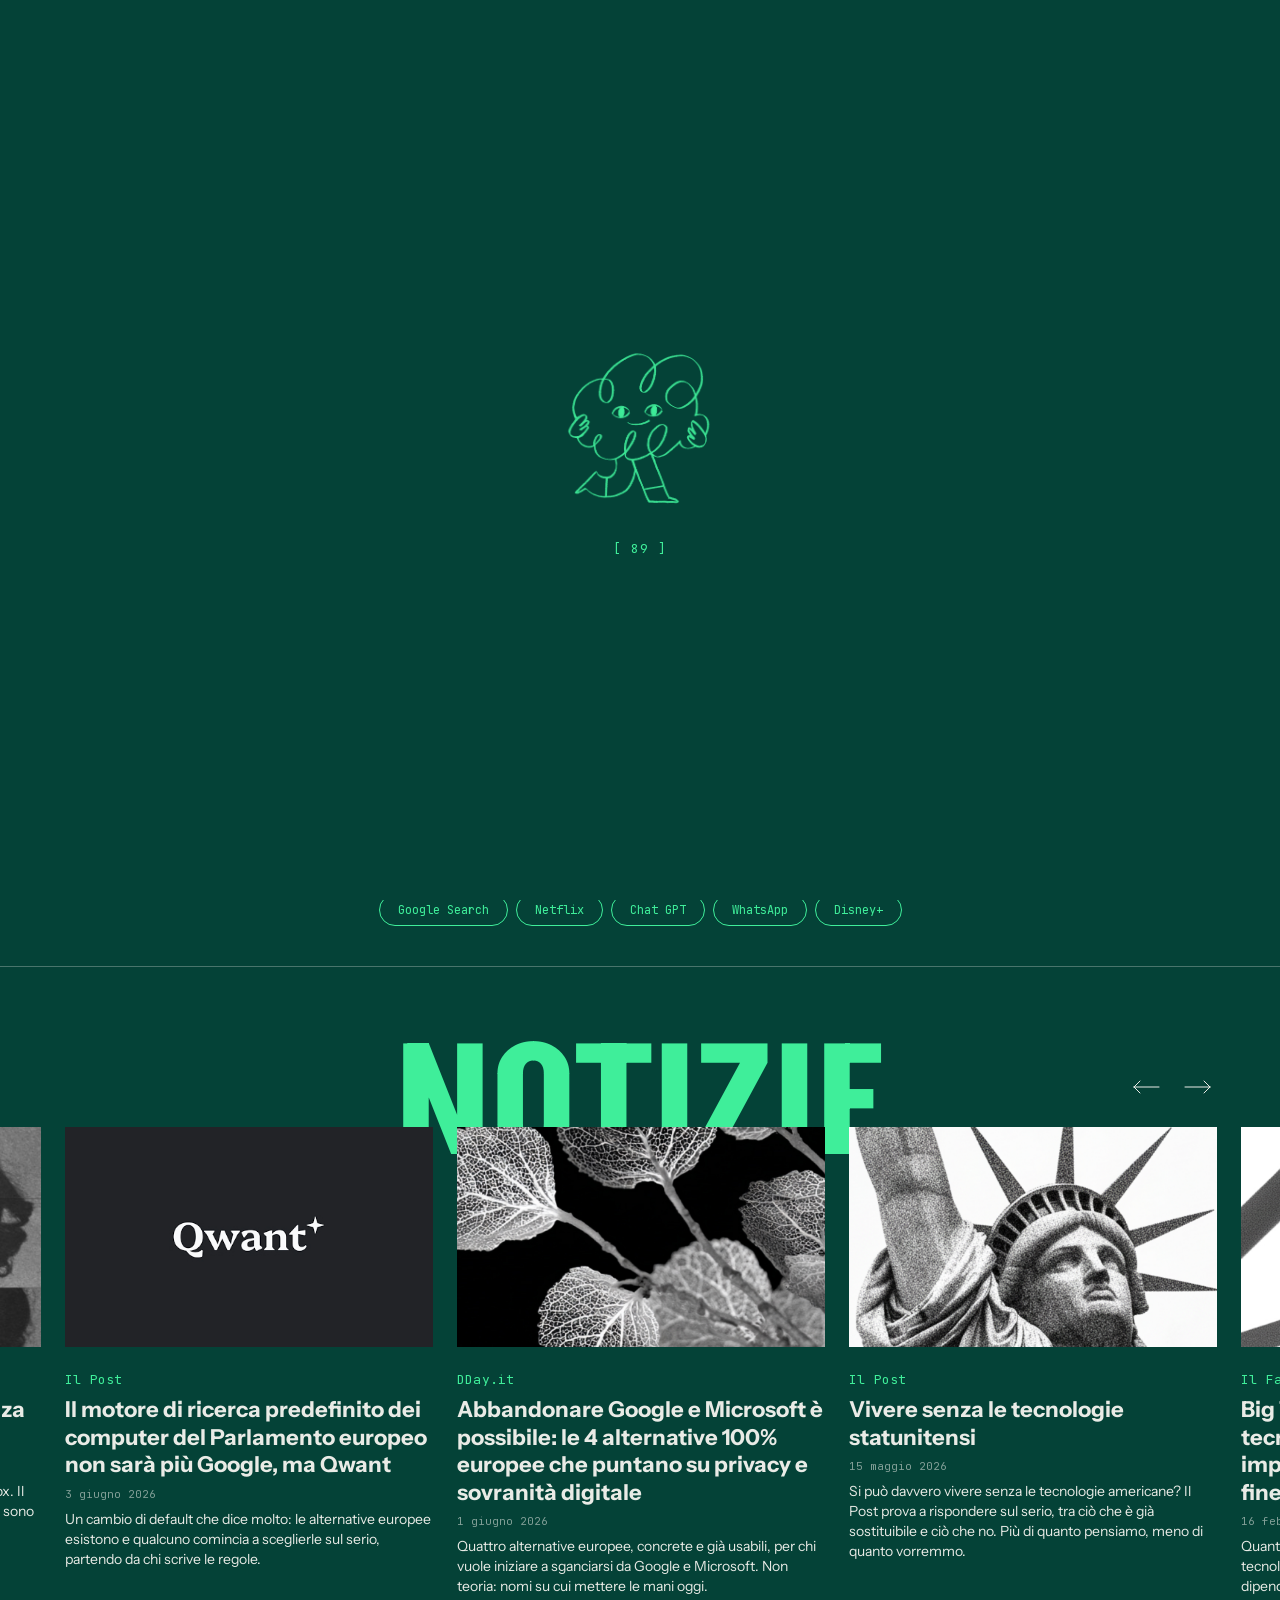
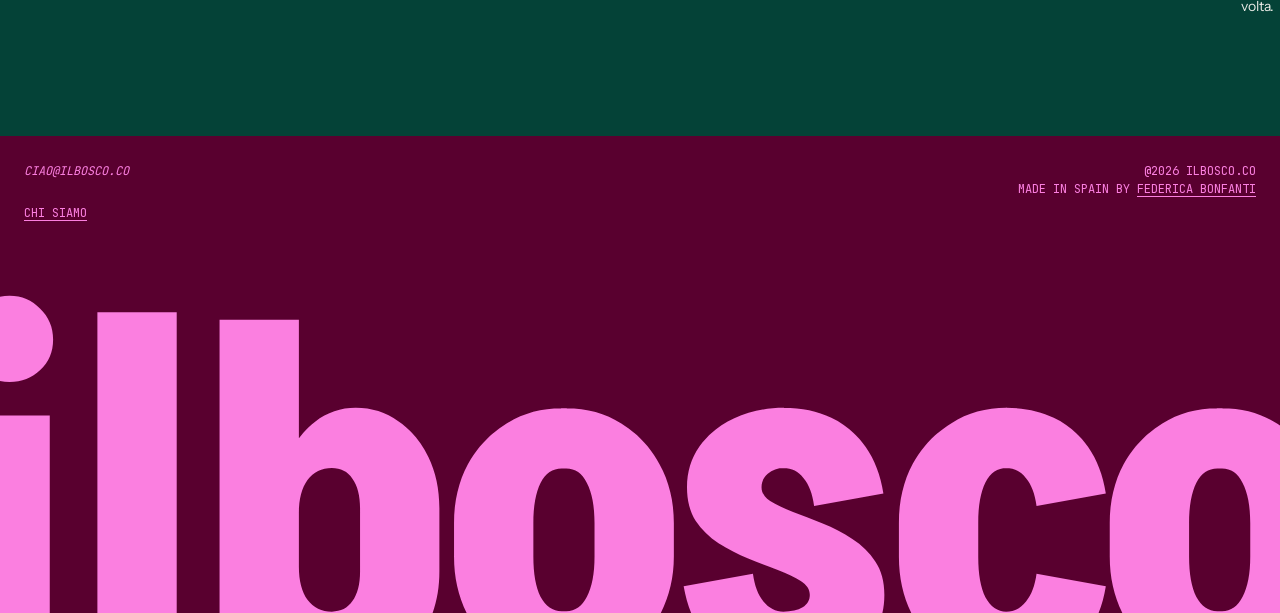
==== commit c1b61cd4: "feat: aggiunto articolo ANCE sul d.lgs. 179/2026 Co-Authored-By: Claude Sonnet 5.5 <noreply@anthropi" ====
--- a/index.html
+++ b/index.html
@@ -108,6 +108,18 @@
 
           <!-- BEGIN articoli (generated from articoli.json — newest first) -->
           <li class="articolo-card">
+            <a class="articolo-card__media-link" href="https://ance.it/2026/10/d-lgs-n-179-2026-sullintelligenza-artificiale/" target="_blank" rel="noopener" aria-label="D.lgs. n. 179/2026 sull'intelligenza artificiale">
+              <div class="articolo-card__media articolo-card__media--placeholder"></div>
+            </a>
+            <div class="articolo-card__body">
+              <p class="articolo-card__testata">ANCE</p>
+              <h3 class="articolo-card__titolo">D.lgs. n. 179/2026 sull'intelligenza artificiale</h3>
+              <p class="articolo-card__data"><time datetime="2026-10-23">23 ottobre 2026</time></p>
+              <p class="articolo-card__commento">L'Italia dà i denti all'AI Act: vigilanza, sanzioni e sandbox. Il decreto è in vigore dal 23 ottobre, e ora le regole non sono più solo carta europea.</p>
+            </div>
+          </li>
+
+          <li class="articolo-card">
             <a class="articolo-card__media-link" href="https://www.ilpost.it/2026/06/03/parlamento-europei-qwant-google-chrome/" target="_blank" rel="noopener" aria-label="Il motore di ricerca predefinito dei computer del Parlamento europeo non sarà più Google, ma Qwant">
               <img class="articolo-card__media" src="articoli/images/ilpost-parlamento-ue-qwant-2026-06.jpg" alt="" loading="lazy" width="600" height="360">
             </a>
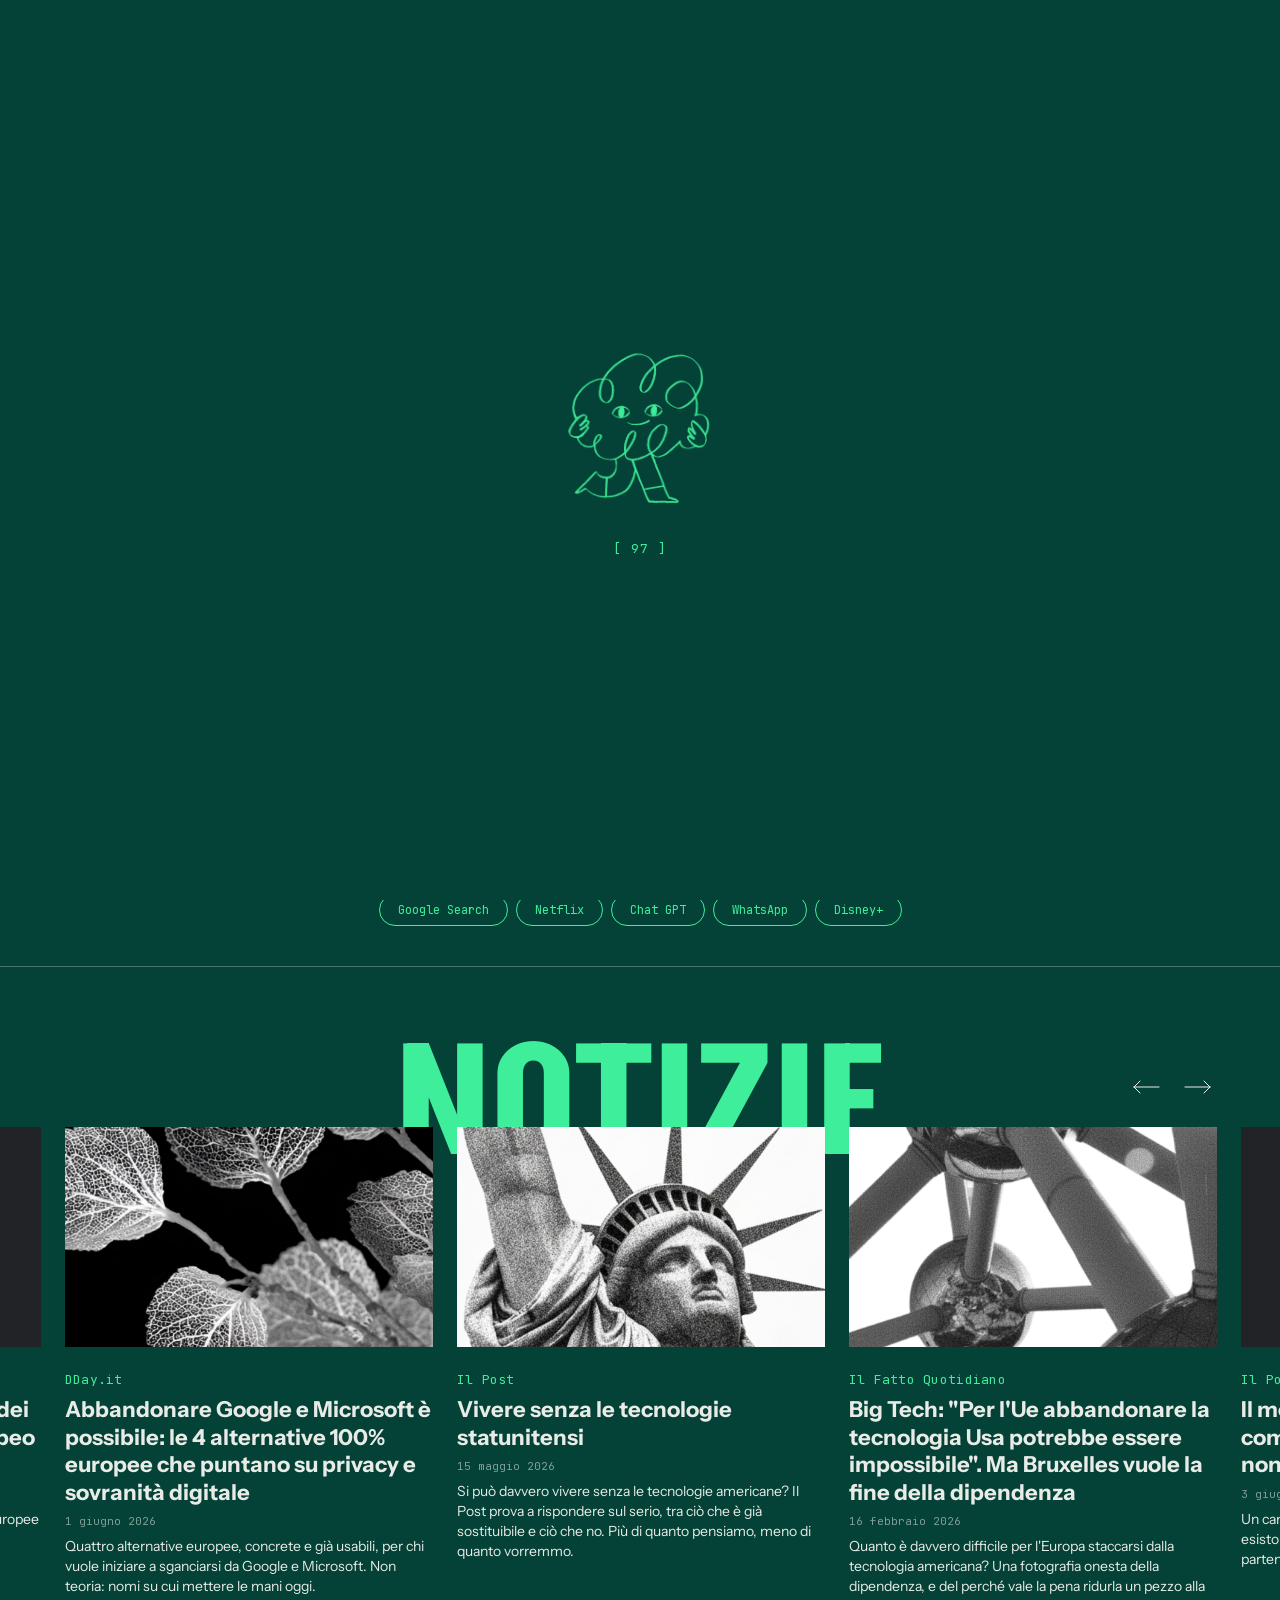
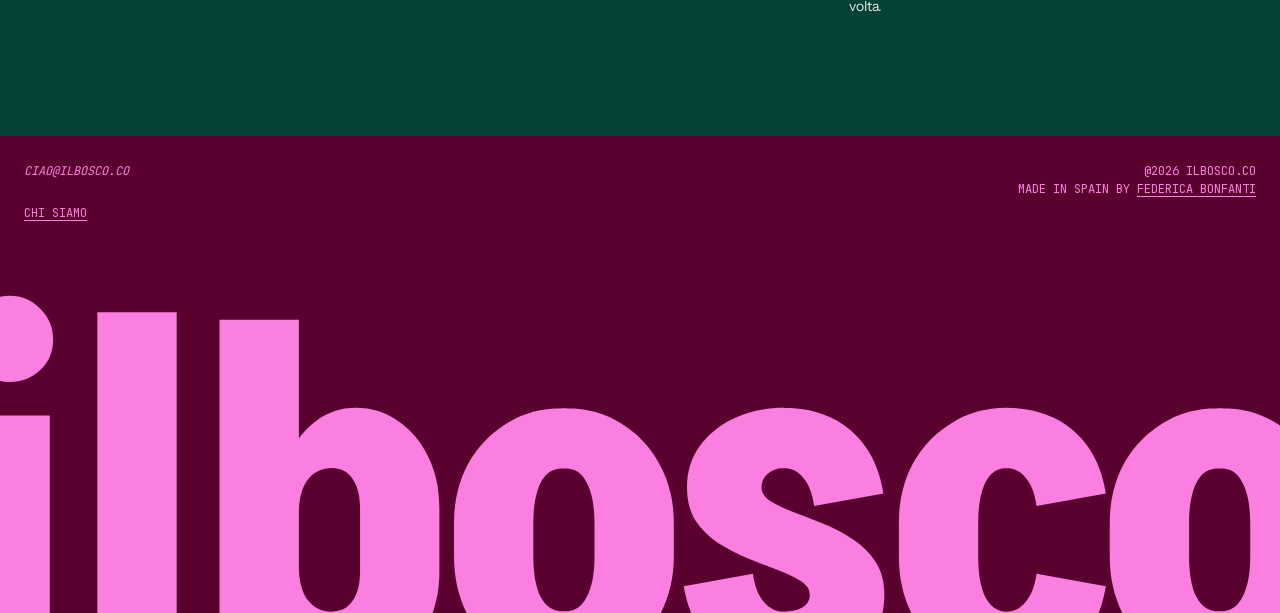
==== commit 5bcfd82b: "fix: remove ANCE article, add rejected-articles blocklist Remove the ANCE D.lgs. 179/2026 piece (blo" ====
--- a/index.html
+++ b/index.html
@@ -108,18 +108,6 @@
 
           <!-- BEGIN articoli (generated from articoli.json — newest first) -->
           <li class="articolo-card">
-            <a class="articolo-card__media-link" href="https://ance.it/2026/10/d-lgs-n-179-2026-sullintelligenza-artificiale/" target="_blank" rel="noopener" aria-label="D.lgs. n. 179/2026 sull'intelligenza artificiale">
-              <div class="articolo-card__media articolo-card__media--placeholder"></div>
-            </a>
-            <div class="articolo-card__body">
-              <p class="articolo-card__testata">ANCE</p>
-              <h3 class="articolo-card__titolo">D.lgs. n. 179/2026 sull'intelligenza artificiale</h3>
-              <p class="articolo-card__data"><time datetime="2026-10-23">23 ottobre 2026</time></p>
-              <p class="articolo-card__commento">L'Italia dà i denti all'AI Act: vigilanza, sanzioni e sandbox. Il decreto è in vigore dal 23 ottobre, e ora le regole non sono più solo carta europea.</p>
-            </div>
-          </li>
-
-          <li class="articolo-card">
             <a class="articolo-card__media-link" href="https://www.ilpost.it/2026/06/03/parlamento-europei-qwant-google-chrome/" target="_blank" rel="noopener" aria-label="Il motore di ricerca predefinito dei computer del Parlamento europeo non sarà più Google, ma Qwant">
               <img class="articolo-card__media" src="articoli/images/ilpost-parlamento-ue-qwant-2026-06.jpg" alt="" loading="lazy" width="600" height="360">
             </a>
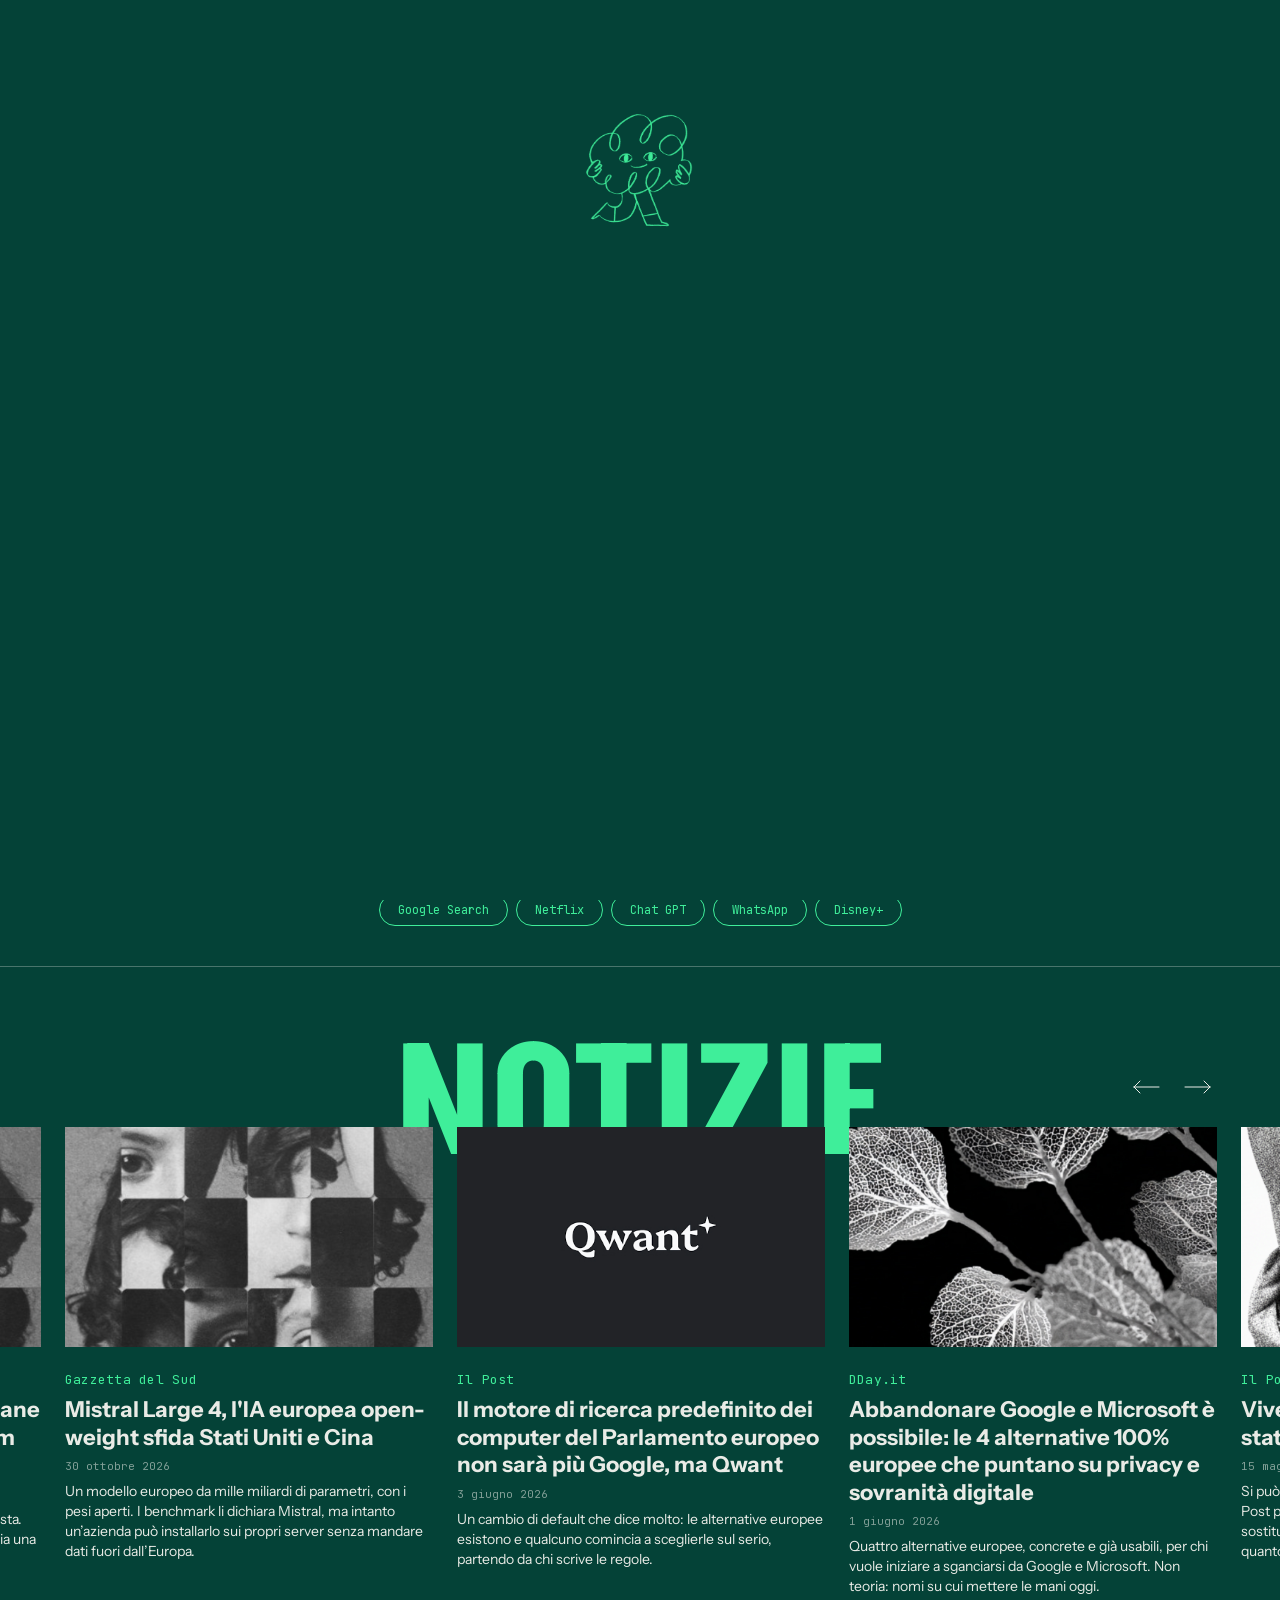
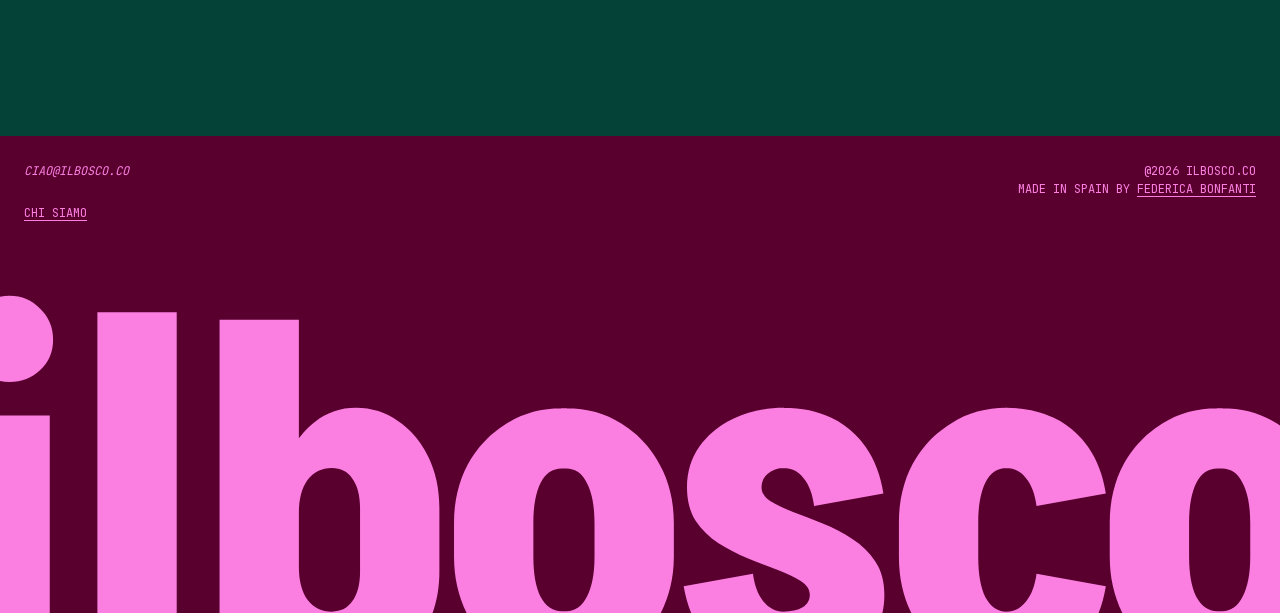
==== commit 51c7d8e2: "feat: aggiunti articoli Agenda Digitale (midterm Usa) e Gazzetta del Sud (Mistral Large 4) Co-Author" ====
--- a/index.html
+++ b/index.html
@@ -108,6 +108,30 @@
 
           <!-- BEGIN articoli (generated from articoli.json — newest first) -->
           <li class="articolo-card">
+            <a class="articolo-card__media-link" href="https://www.agendadigitale.eu/sicurezza/perche-la-sovranita-digitale-rimane-prioritaria-in-ue-dopo-le-midterm-usa/" target="_blank" rel="noopener" aria-label="Perché la sovranità digitale rimane prioritaria in UE dopo le midterm Usa">
+              <div class="articolo-card__media articolo-card__media--placeholder"></div>
+            </a>
+            <div class="articolo-card__body">
+              <p class="articolo-card__testata">Agenda Digitale</p>
+              <h3 class="articolo-card__titolo">Perché la sovranità digitale rimane prioritaria in UE dopo le midterm Usa</h3>
+              <p class="articolo-card__data"><time datetime="2026-11-04">4 novembre 2026</time></p>
+              <p class="articolo-card__commento">Il Congresso Usa cambia colore, ma la dipendenza resta. Un’analisi che ricorda come la sovranità digitale non sia una questione di umori elettorali, ma di giurisdizione e controllo.</p>
+            </div>
+          </li>
+
+          <li class="articolo-card">
+            <a class="articolo-card__media-link" href="https://gazzettadelsud.it/articoli/mondo/2026/10/30/mistral-large-4-lia-europea-open-weight-sfida-stati-uniti-e-cina-917d8602-0daa-4431-86f5-c7b15540aaa8/" target="_blank" rel="noopener" aria-label="Mistral Large 4, l'IA europea open-weight sfida Stati Uniti e Cina">
+              <div class="articolo-card__media articolo-card__media--placeholder"></div>
+            </a>
+            <div class="articolo-card__body">
+              <p class="articolo-card__testata">Gazzetta del Sud</p>
+              <h3 class="articolo-card__titolo">Mistral Large 4, l'IA europea open-weight sfida Stati Uniti e Cina</h3>
+              <p class="articolo-card__data"><time datetime="2026-10-30">30 ottobre 2026</time></p>
+              <p class="articolo-card__commento">Un modello europeo da mille miliardi di parametri, con i pesi aperti. I benchmark li dichiara Mistral, ma intanto un’azienda può installarlo sui propri server senza mandare dati fuori dall’Europa.</p>
+            </div>
+          </li>
+
+          <li class="articolo-card">
             <a class="articolo-card__media-link" href="https://www.ilpost.it/2026/06/03/parlamento-europei-qwant-google-chrome/" target="_blank" rel="noopener" aria-label="Il motore di ricerca predefinito dei computer del Parlamento europeo non sarà più Google, ma Qwant">
               <img class="articolo-card__media" src="articoli/images/ilpost-parlamento-ue-qwant-2026-06.jpg" alt="" loading="lazy" width="600" height="360">
             </a>
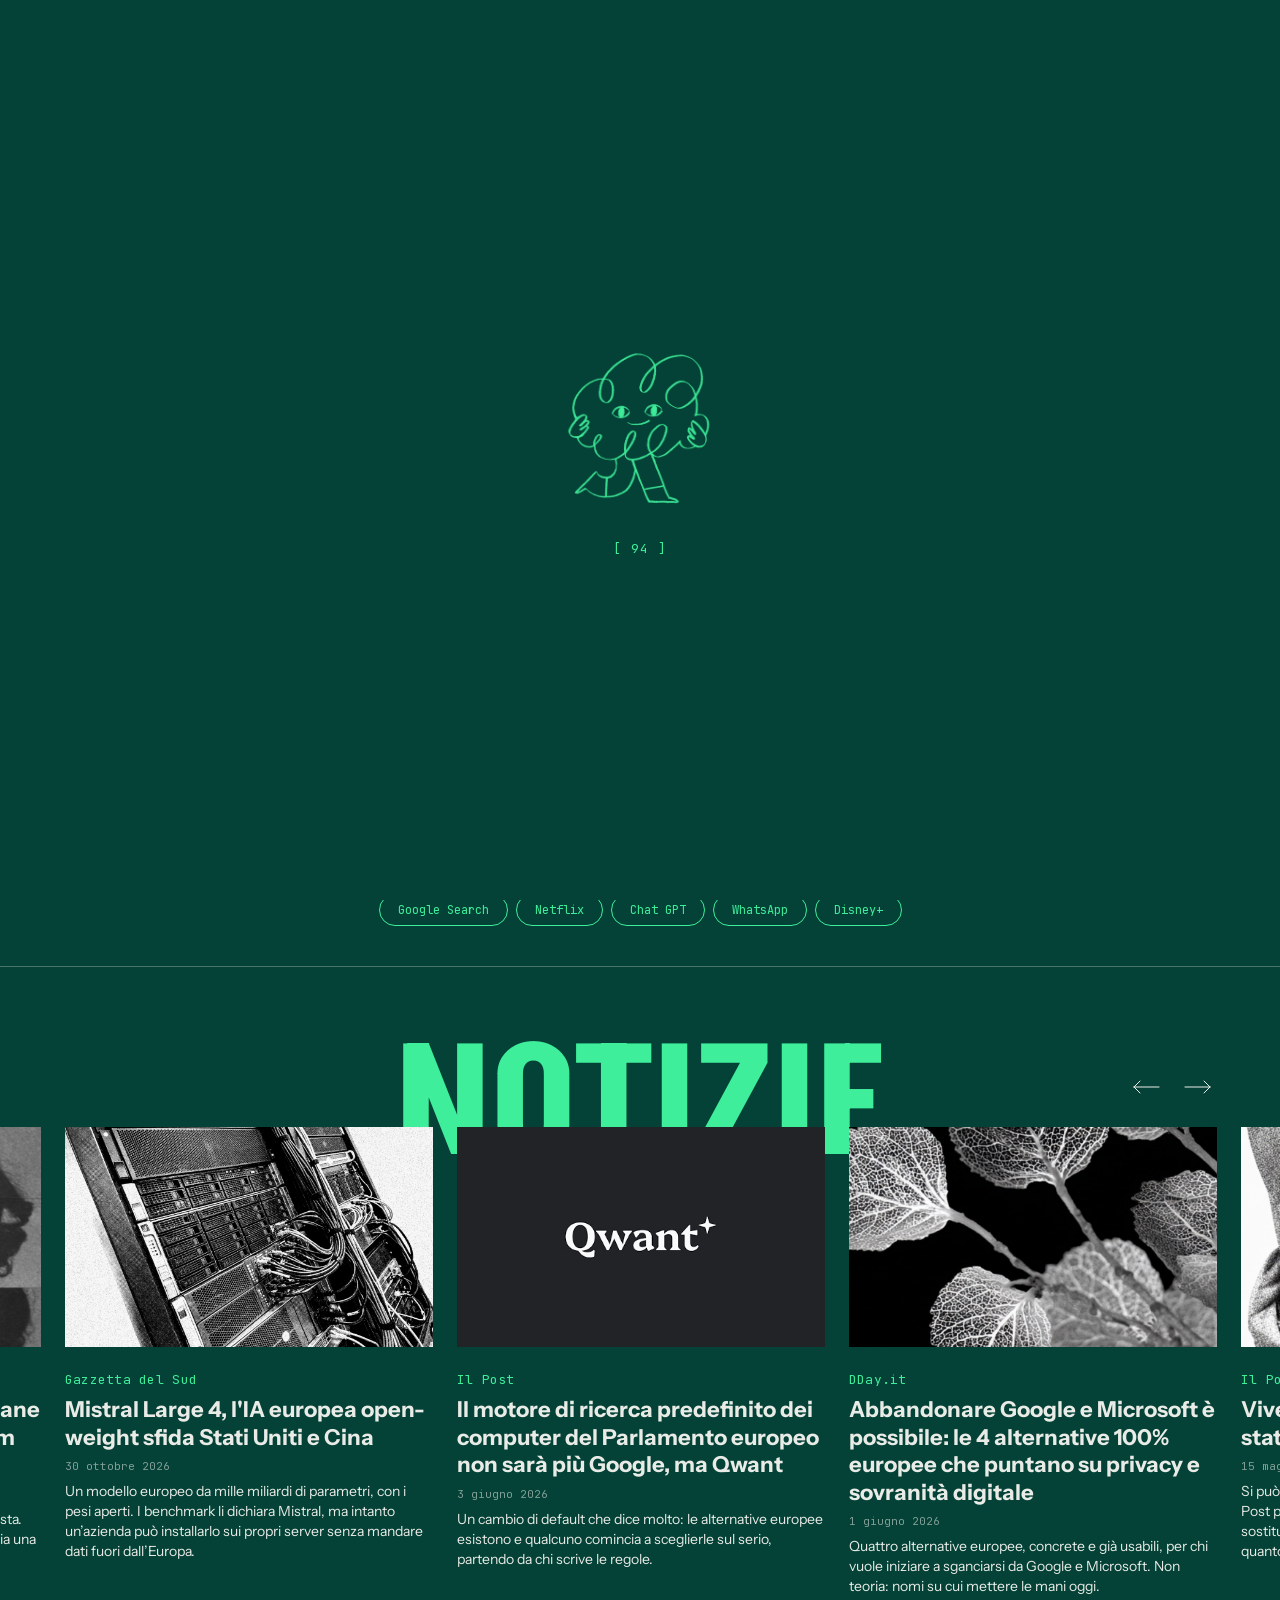
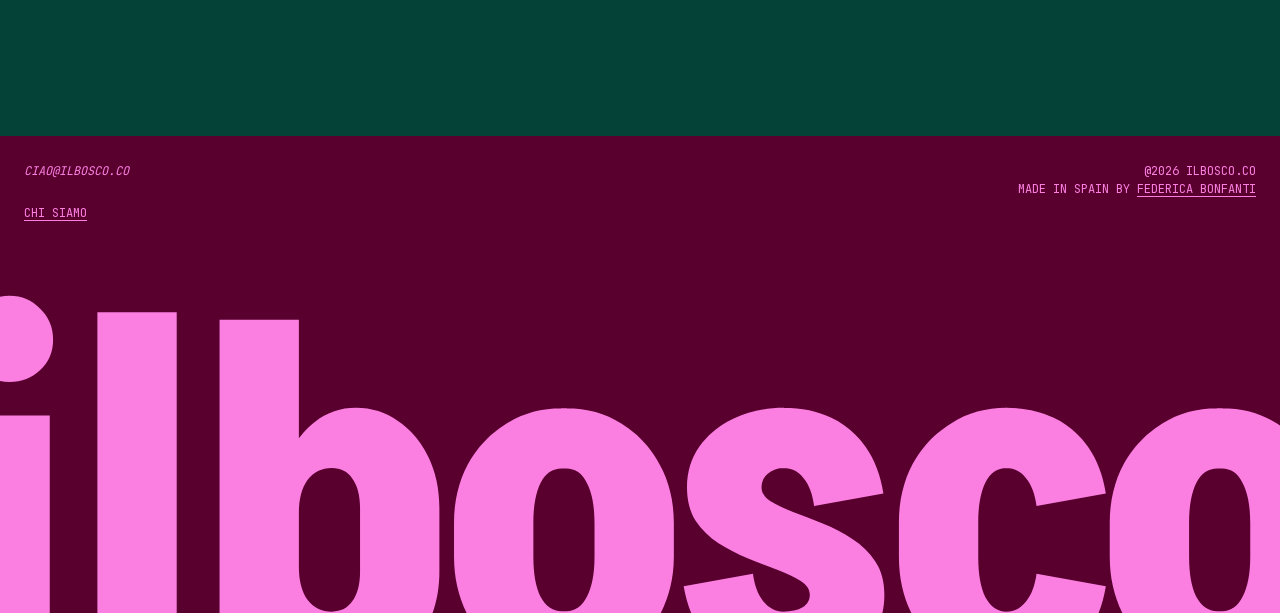
==== commit 3fff38e4: "feat: immagine per l'articolo Mistral Large 4 e script stylize.py per lo stile grana Co-Authored-By:" ====
--- a/index.html
+++ b/index.html
@@ -121,7 +121,7 @@
 
           <li class="articolo-card">
             <a class="articolo-card__media-link" href="https://gazzettadelsud.it/articoli/mondo/2026/10/30/mistral-large-4-lia-europea-open-weight-sfida-stati-uniti-e-cina-917d8602-0daa-4431-86f5-c7b15540aaa8/" target="_blank" rel="noopener" aria-label="Mistral Large 4, l'IA europea open-weight sfida Stati Uniti e Cina">
-              <div class="articolo-card__media articolo-card__media--placeholder"></div>
+              <img class="articolo-card__media" src="articoli/images/gazzettadelsud-mistral-large-4-2026-10.webp" alt="" loading="lazy" width="600" height="360">
             </a>
             <div class="articolo-card__body">
               <p class="articolo-card__testata">Gazzetta del Sud</p>
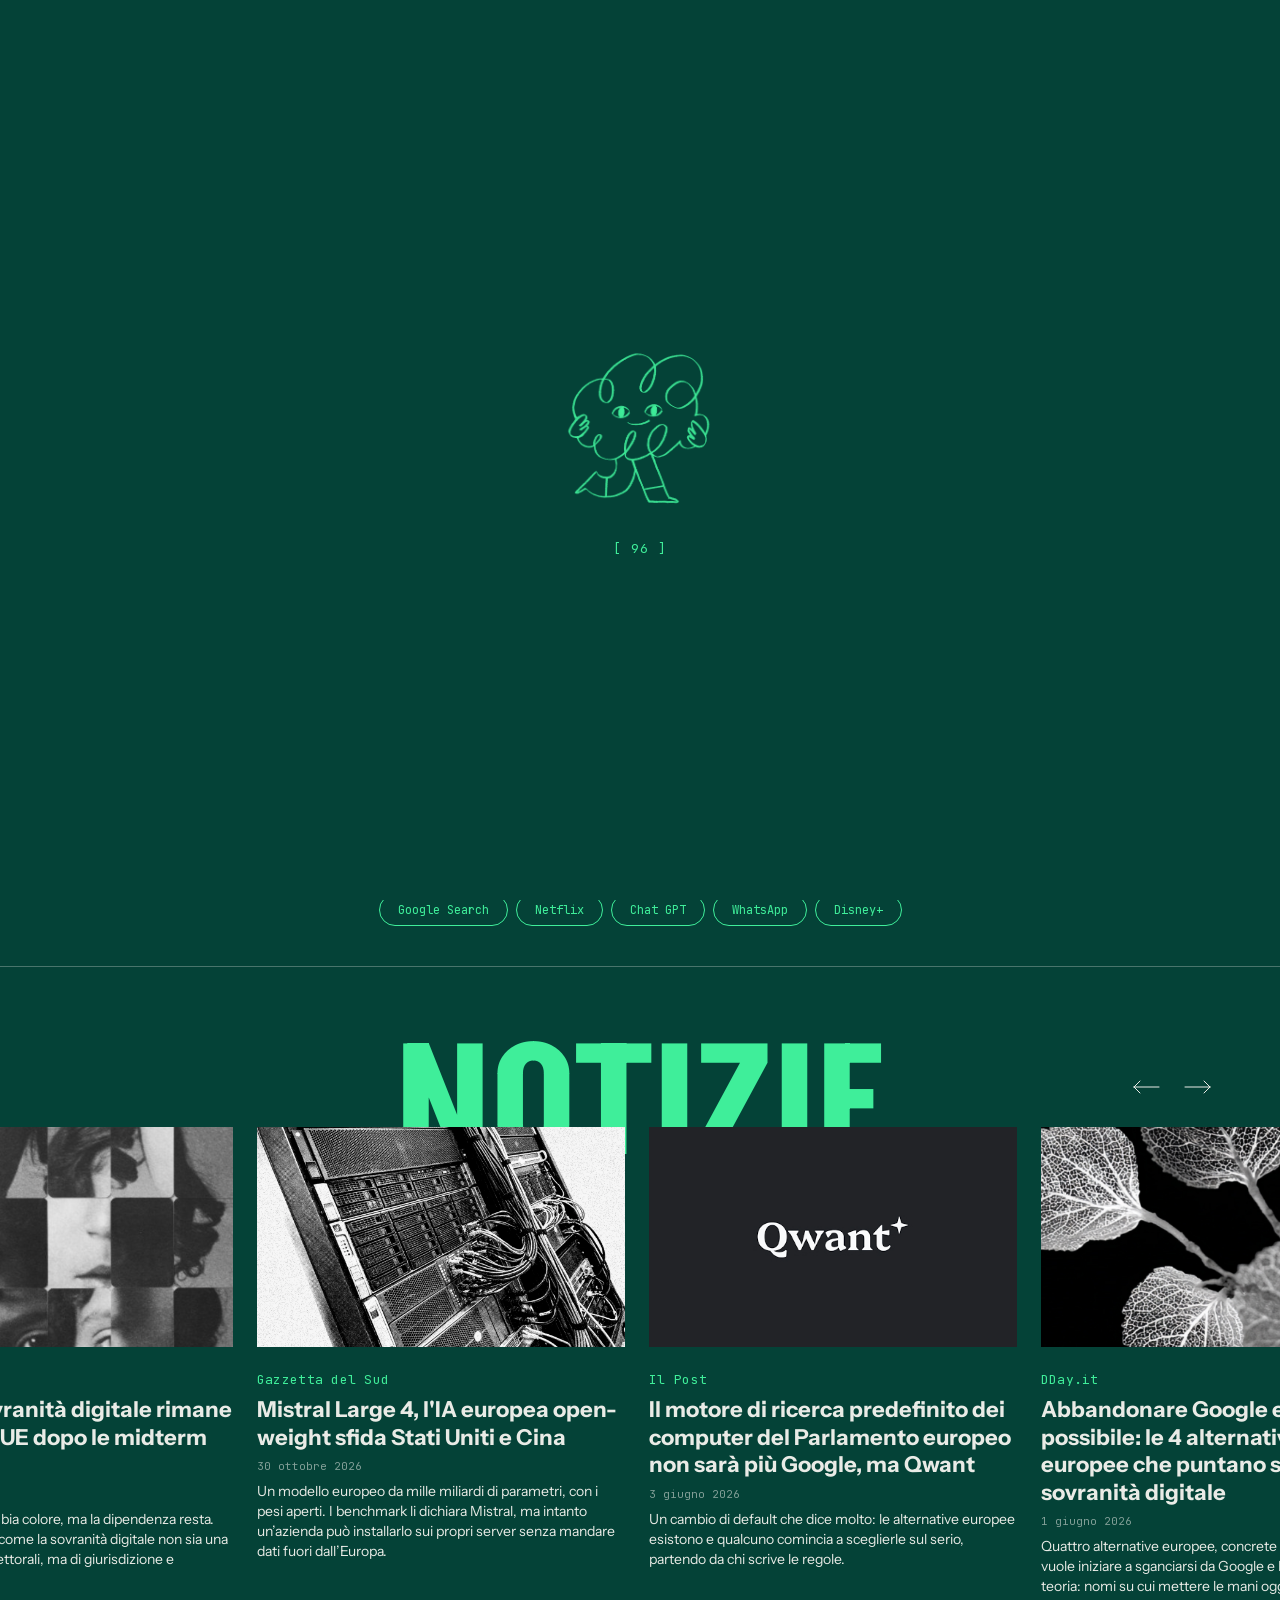
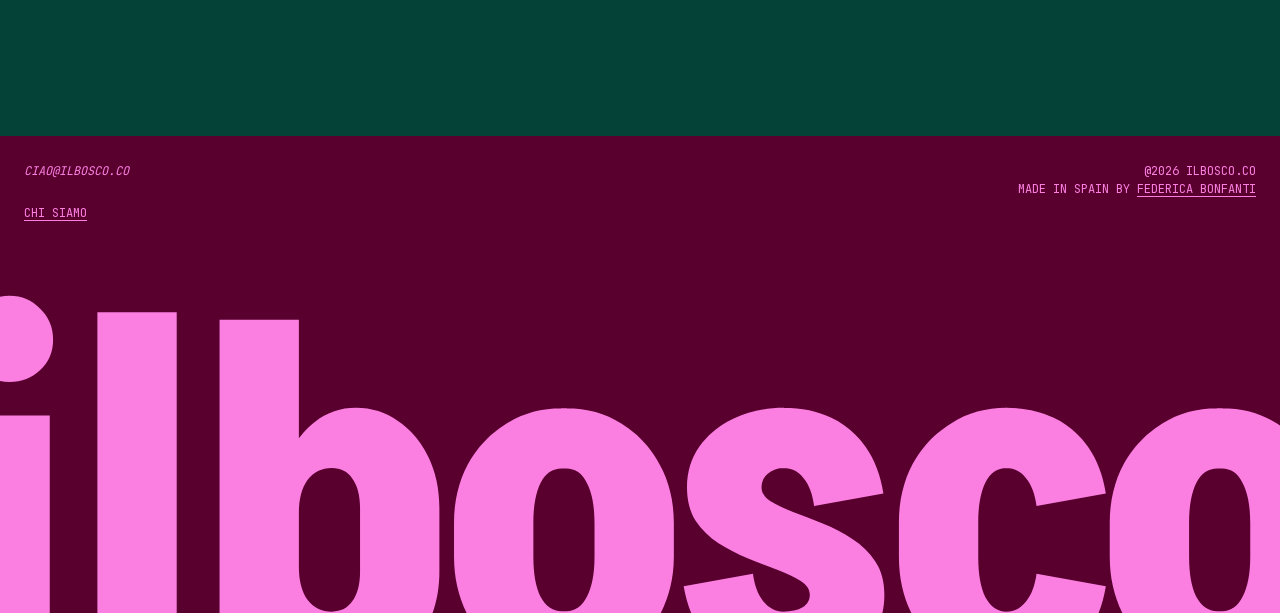
==== commit a3108a14: "feat: aggiunta la newsletter Fragile di Fabio Chiusi alle notizie Co-Authored-By: Claude Opus 5.5 <n" ====
--- a/index.html
+++ b/index.html
@@ -108,6 +108,18 @@
 
           <!-- BEGIN articoli (generated from articoli.json — newest first) -->
           <li class="articolo-card">
+            <a class="articolo-card__media-link" href="https://steady.page/en/fragile/about" target="_blank" rel="noopener" aria-label="Newsletter di critica tecnologica e sociale, a cura di Fabio Chiusi">
+              <img class="articolo-card__media" src="articoli/images/fragile.jpg" alt="" loading="lazy" width="600" height="360">
+            </a>
+            <div class="articolo-card__body">
+              <p class="articolo-card__testata">Fragile</p>
+              <h3 class="articolo-card__titolo">Newsletter di critica tecnologica e sociale, a cura di Fabio Chiusi</h3>
+              <p class="articolo-card__data"><time datetime="2026-11-17">17 novembre 2026</time></p>
+              <p class="articolo-card__commento">Ogni lunedì, gratis, un’analisi critica su tecnologia, democrazia e potere. Fabio Chiusi ne scrive da vent’anni, anche con AlgorithmWatch: una voce che leggiamo volentieri e vi consigliamo.</p>
+            </div>
+          </li>
+
+          <li class="articolo-card">
             <a class="articolo-card__media-link" href="https://www.agendadigitale.eu/sicurezza/perche-la-sovranita-digitale-rimane-prioritaria-in-ue-dopo-le-midterm-usa/" target="_blank" rel="noopener" aria-label="Perché la sovranità digitale rimane prioritaria in UE dopo le midterm Usa">
               <div class="articolo-card__media articolo-card__media--placeholder"></div>
             </a>
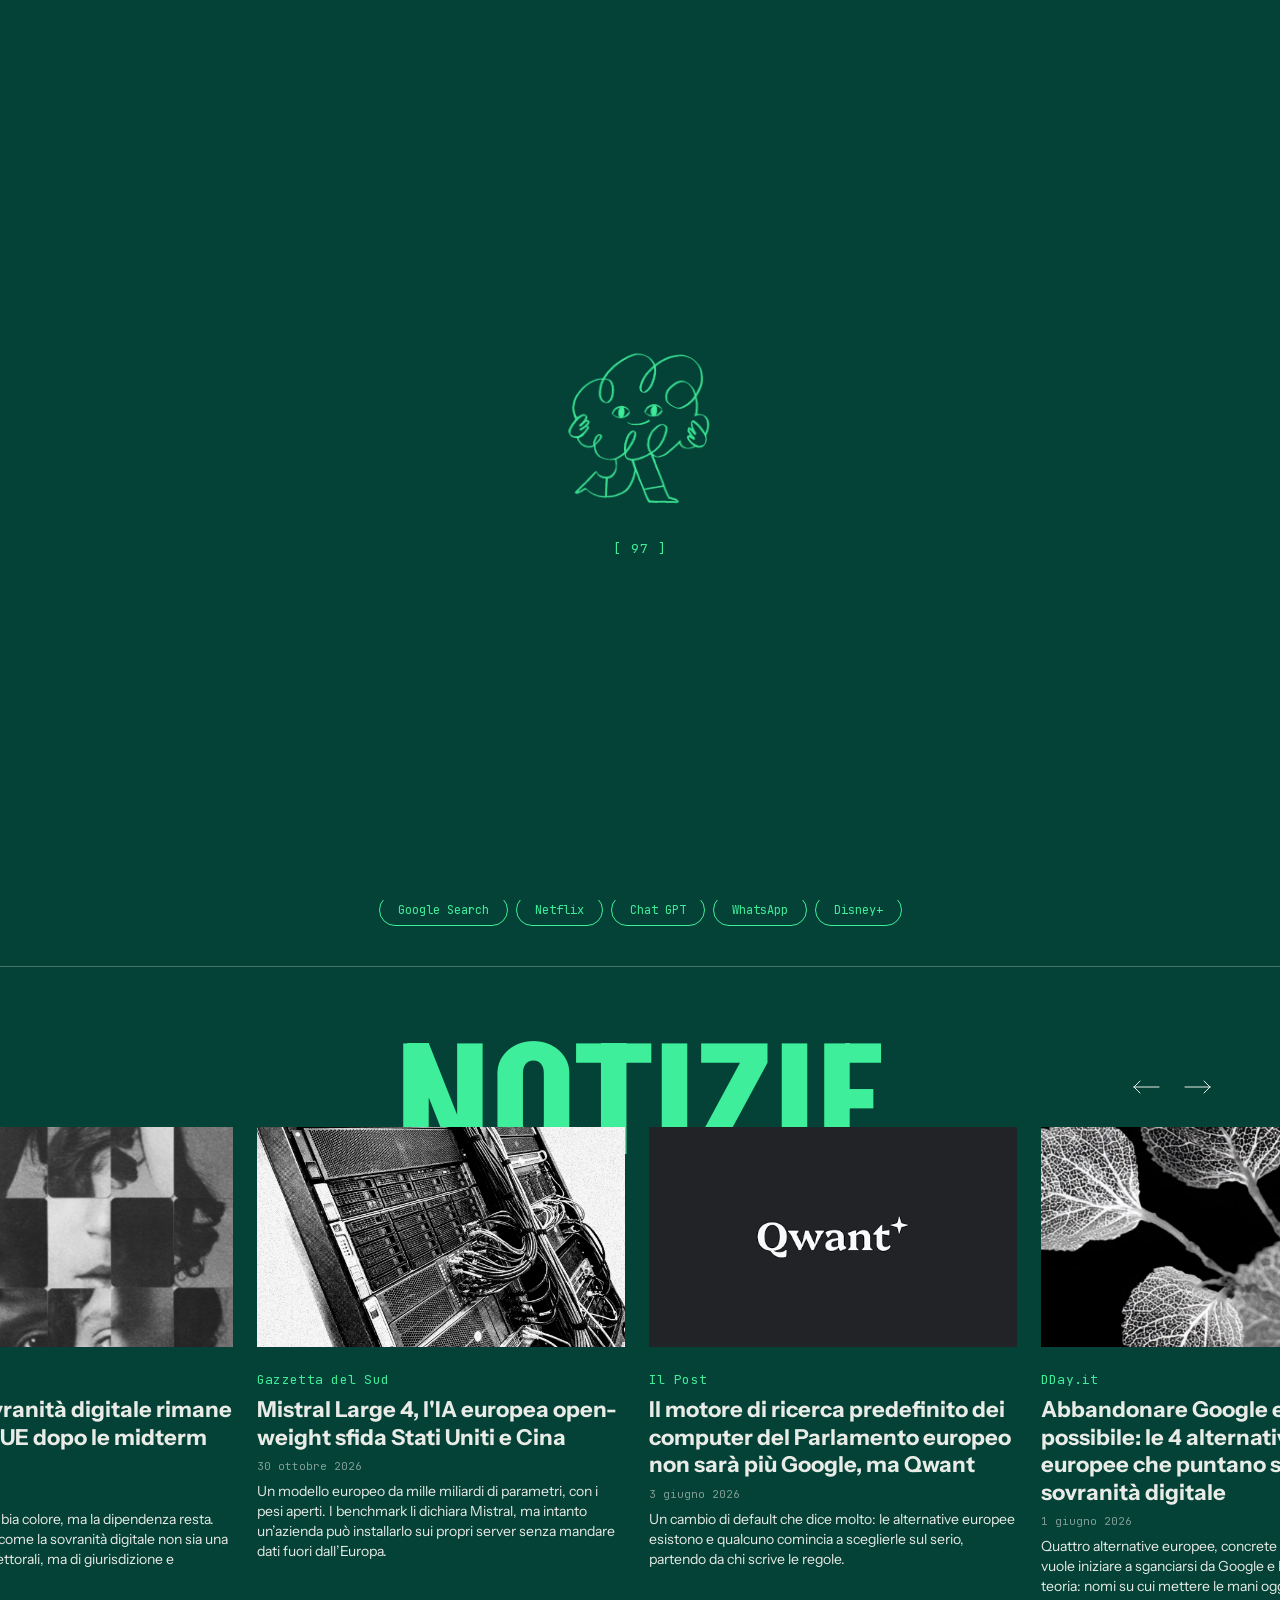
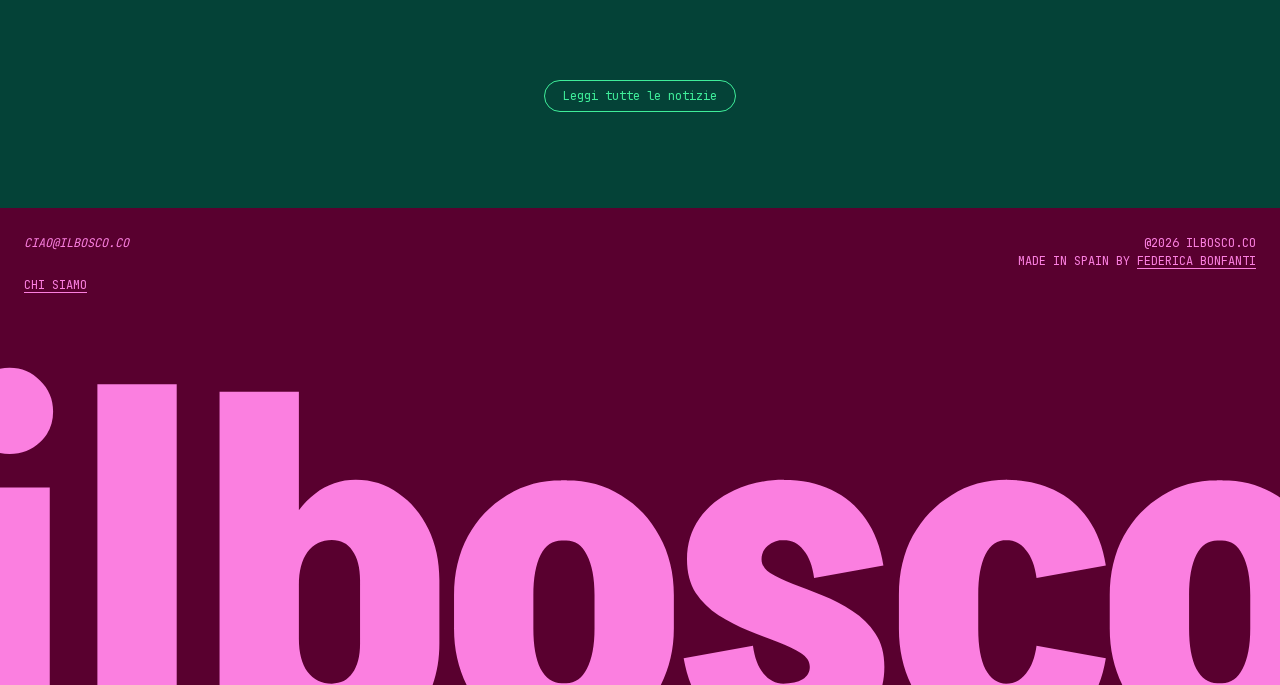
==== commit 45a73769: "feat: pagina Notizie con tutti gli articoli e pagina brand - notizie.html: archivio completo degli a" ====
--- a/index.html
+++ b/index.html
@@ -194,6 +194,8 @@
 
         </ul>
       </div>
+
+      <p class="articoli__all"><a class="chip" href="notizie.html">Leggi tutte le notizie</a></p>
     </section>
 
     <footer class="footer">
--- a/style.css
+++ b/style.css
@@ -1353,3 +1353,97 @@
   .articolo-card__media-link:hover .articolo-card__media,
   .articolo-card__media-link:focus-visible .articolo-card__media { transform: none; }
 }
+
+
+/* ============================================================
+   NOTIZIE PAGE (notizie.html) — full press-review archive
+   Layout after steady.page posts: a 3/2/1 grid of every article.
+   Cards reuse the .articolo-card__* text styles.
+   ============================================================ */
+
+.notizie {
+  max-width: var(--max-width);
+  margin: 0 auto;
+  padding: var(--space-2xl) var(--gutter) var(--space-3xl);
+}
+
+.notizie__header {
+  margin-bottom: var(--space-2xl);
+}
+
+.notizie__title {
+  font-family: var(--font-display);
+  font-weight: var(--fw-bold);
+  text-transform: uppercase;
+  font-size: clamp(3.6rem, 14.4vw, 9rem);
+  line-height: 0.9;
+  color: var(--color-heading);
+  margin-bottom: var(--space-lg);
+}
+
+/* --- Grid --- */
+.notizie-grid {
+  list-style: none;
+  display: grid;
+  grid-template-columns: 1fr;
+  gap: var(--space-2xl) var(--space-lg);
+}
+
+@media (min-width: 768px)  { .notizie-grid { grid-template-columns: repeat(2, 1fr); } }
+@media (min-width: 1024px) { .notizie-grid { grid-template-columns: repeat(3, 1fr); } }
+
+.notizie-card {
+  display: flex;
+  flex-direction: column;
+}
+
+.notizie-card__body {
+  display: flex;
+  flex-direction: column;
+  gap: var(--space-sm);
+  padding-top: var(--space-lg);
+}
+
+.notizie-card__titolo {
+  font-family: var(--font-body);
+  font-weight: var(--fw-bold);
+  font-size: 1.375rem;
+  line-height: 1.25;
+  color: var(--color-body);
+}
+
+/* Headline links: plain text that turns mint on hover (site rule).
+   Hovering the image also lights up the headline. */
+.notizie-card__titolo a {
+  transition: color var(--transition);
+}
+.notizie-card__titolo a:hover,
+.notizie-card:has(.articolo-card__media-link:hover) .notizie-card__titolo a {
+  color: var(--color-heading);
+}
+.notizie-card__titolo a:focus-visible {
+  outline: 2px solid var(--color-heading);
+  outline-offset: 3px;
+}
+
+/* Homepage: link from the carousel to the archive */
+.articoli__all {
+  position: relative;
+  z-index: 1;
+  display: flex;
+  justify-content: center;
+  padding-top: var(--space-xl);
+}
+
+.articoli__all .chip {
+  display: inline-block;
+}
+
+.articoli__all .chip:focus-visible {
+  outline: 2px solid var(--color-heading);
+  outline-offset: 3px;
+}
+
+/* The Perchè action is a link on standalone pages (notizie.html) */
+.answer-nav a.answer-nav__perche { line-height: 1; }
+
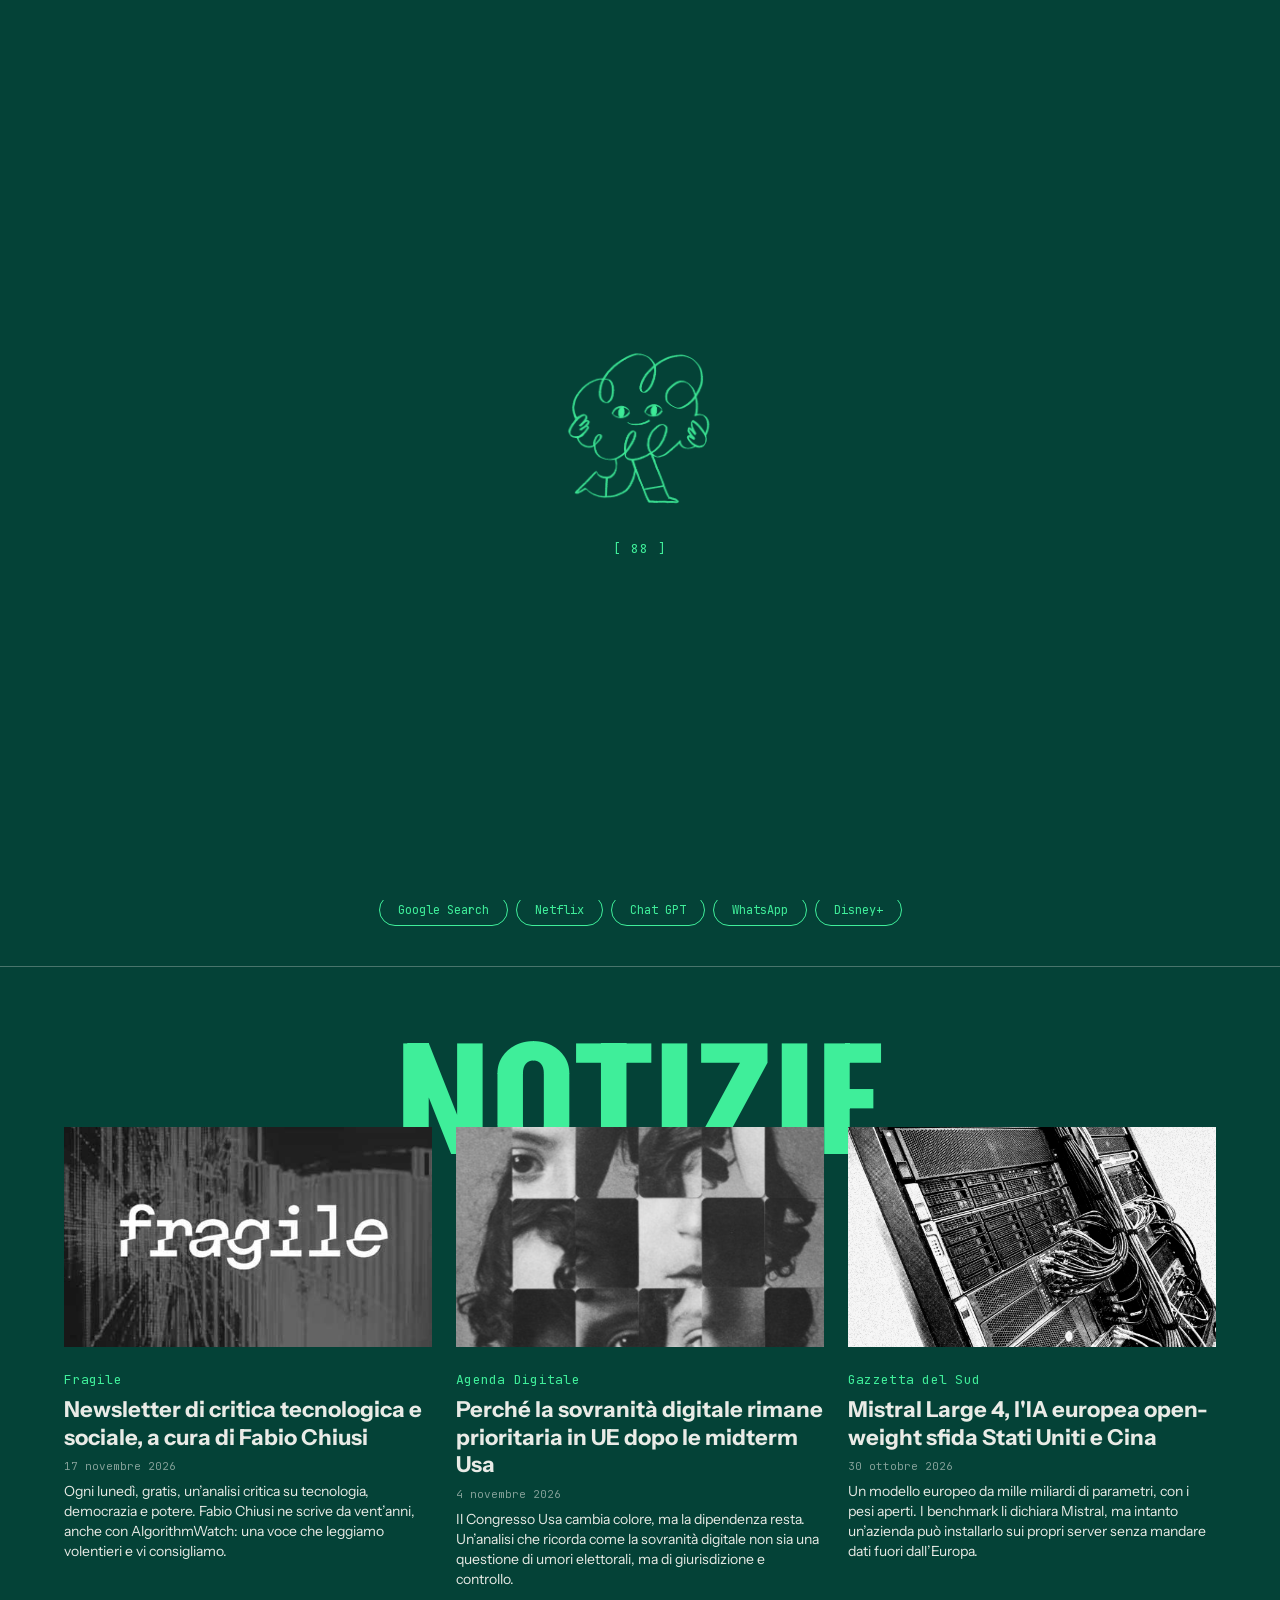
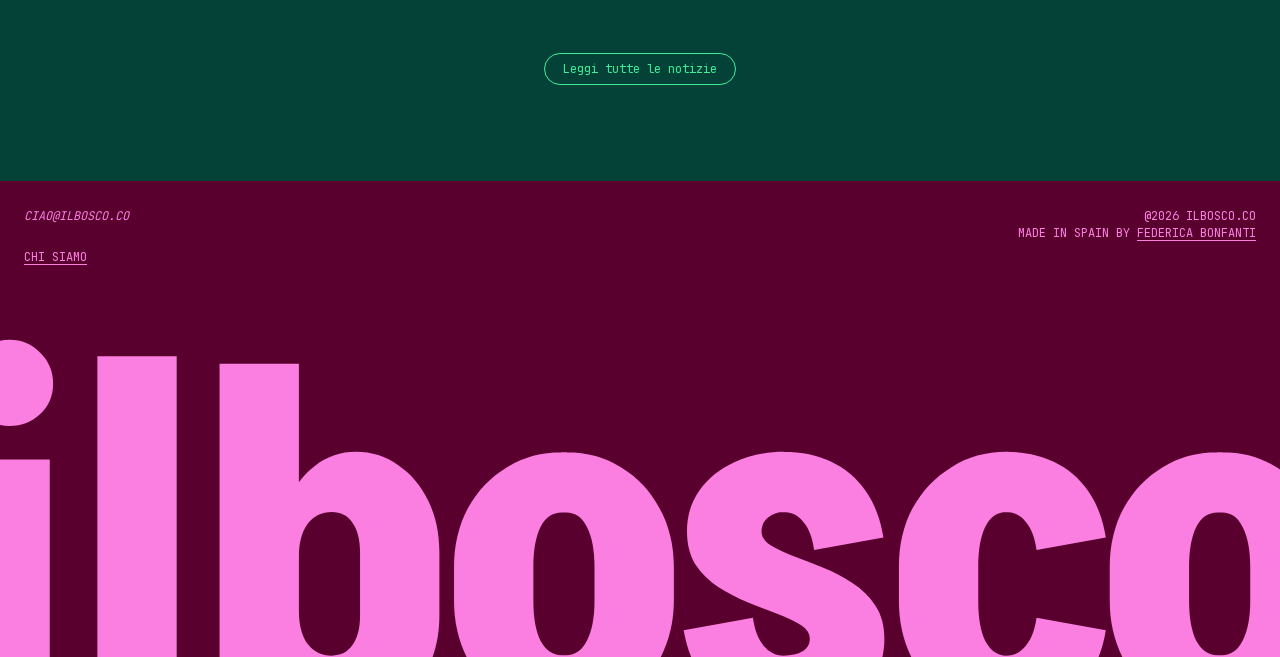
==== commit 1a8b684d: "feat: in homepage solo le ultime 3 notizie, senza frecce - generate.js: la homepage mostra le 3 più " ====
--- a/index.html
+++ b/index.html
@@ -86,22 +86,11 @@
 
     <!-- ARTICOLI (rassegna stampa) — curated press review.
          Cards are generated from articoli.json (source of truth) into this static
-         markup, so the section works with JS disabled. carousel.js only enhances:
-         it adds the infinite loop + drag-to-scroll. See articoli/README.md. -->
+         markup, so the section works with JS disabled. Only the latest 3 are shown here;
+         notizie.html has them all. See articoli/README.md. -->
     <section class="articoli" id="articoli" aria-labelledby="articoli-title">
-      <!-- Giant wordmark sits in the background; the carousel overlaps (underlaps) it -->
+      <!-- Giant wordmark sits in the background; the cards overlap (underlap) it -->
       <h2 class="articoli__title" id="articoli-title">Notizie</h2>
-
-      <!-- Thin directional arrows, left of the wordmark. Shown once carousel.js
-           adds .is-enhanced (and only ≥768px — mobile swipes instead). -->
-      <div class="articoli__controls">
-        <button class="articoli__arrow articoli__arrow--prev" type="button" aria-label="Articoli precedenti" aria-controls="articoli-track">
-          <svg width="28" height="14" viewBox="0 0 28 14" fill="none" aria-hidden="true"><path d="M1 7H26M26 7L20 1M26 7L20 13" stroke="currentColor" stroke-width="1" stroke-linecap="round" stroke-linejoin="round"/></svg>
-        </button>
-        <button class="articoli__arrow articoli__arrow--next" type="button" aria-label="Articoli successivi" aria-controls="articoli-track">
-          <svg width="28" height="14" viewBox="0 0 28 14" fill="none" aria-hidden="true"><path d="M1 7H26M26 7L20 1M26 7L20 13" stroke="currentColor" stroke-width="1" stroke-linecap="round" stroke-linejoin="round"/></svg>
-        </button>
-      </div>
 
       <div class="articoli__carousel">
         <ul class="articoli__track" id="articoli-track">
@@ -140,54 +129,6 @@
               <h3 class="articolo-card__titolo">Mistral Large 4, l'IA europea open-weight sfida Stati Uniti e Cina</h3>
               <p class="articolo-card__data"><time datetime="2026-10-30">30 ottobre 2026</time></p>
               <p class="articolo-card__commento">Un modello europeo da mille miliardi di parametri, con i pesi aperti. I benchmark li dichiara Mistral, ma intanto un’azienda può installarlo sui propri server senza mandare dati fuori dall’Europa.</p>
-            </div>
-          </li>
-
-          <li class="articolo-card">
-            <a class="articolo-card__media-link" href="https://www.ilpost.it/2026/06/03/parlamento-europei-qwant-google-chrome/" target="_blank" rel="noopener" aria-label="Il motore di ricerca predefinito dei computer del Parlamento europeo non sarà più Google, ma Qwant">
-              <img class="articolo-card__media" src="articoli/images/ilpost-parlamento-ue-qwant-2026-06.jpg" alt="" loading="lazy" width="600" height="360">
-            </a>
-            <div class="articolo-card__body">
-              <p class="articolo-card__testata">Il Post</p>
-              <h3 class="articolo-card__titolo">Il motore di ricerca predefinito dei computer del Parlamento europeo non sarà più Google, ma Qwant</h3>
-              <p class="articolo-card__data"><time datetime="2026-06-03">3 giugno 2026</time></p>
-              <p class="articolo-card__commento">Un cambio di default che dice molto: le alternative europee esistono e qualcuno comincia a sceglierle sul serio, partendo da chi scrive le regole.</p>
-            </div>
-          </li>
-
-          <li class="articolo-card">
-            <a class="articolo-card__media-link" href="https://www.dday.it/redazione/57597/abbandonare-google-e-microsoft-e-possibile-le-4-alternative-100-europee-che-puntano-su-privacy-e-sovranita-digitale" target="_blank" rel="noopener" aria-label="Abbandonare Google e Microsoft è possibile: le 4 alternative 100% europee che puntano su privacy e sovranità digitale">
-              <img class="articolo-card__media" src="articoli/images/placeholder.jpg" alt="" loading="lazy" width="600" height="360">
-            </a>
-            <div class="articolo-card__body">
-              <p class="articolo-card__testata">DDay.it</p>
-              <h3 class="articolo-card__titolo">Abbandonare Google e Microsoft è possibile: le 4 alternative 100% europee che puntano su privacy e sovranità digitale</h3>
-              <p class="articolo-card__data"><time datetime="2026-06-01">1 giugno 2026</time></p>
-              <p class="articolo-card__commento">Quattro alternative europee, concrete e già usabili, per chi vuole iniziare a sganciarsi da Google e Microsoft. Non teoria: nomi su cui mettere le mani oggi.</p>
-            </div>
-          </li>
-
-          <li class="articolo-card">
-            <a class="articolo-card__media-link" href="https://www.ilpost.it/2026/05/15/unione-europea-servizi-digitali-stati-uniti/" target="_blank" rel="noopener" aria-label="Vivere senza le tecnologie statunitensi">
-              <img class="articolo-card__media" src="articoli/images/vivere-senza-le-tecnologie-statunitensi.jpg" alt="" loading="lazy" width="600" height="360">
-            </a>
-            <div class="articolo-card__body">
-              <p class="articolo-card__testata">Il Post</p>
-              <h3 class="articolo-card__titolo">Vivere senza le tecnologie statunitensi</h3>
-              <p class="articolo-card__data"><time datetime="2026-05-15">15 maggio 2026</time></p>
-              <p class="articolo-card__commento">Si può davvero vivere senza le tecnologie americane? Il Post prova a rispondere sul serio, tra ciò che è già sostituibile e ciò che no. Più di quanto pensiamo, meno di quanto vorremmo.</p>
-            </div>
-          </li>
-
-          <li class="articolo-card">
-            <a class="articolo-card__media-link" href="https://www.ilfattoquotidiano.it/2026/02/16/cloud-sovrano-europa-big-tech-usa-notizie/8293505/" target="_blank" rel="noopener" aria-label="Big Tech: &quot;Per l'Ue abbandonare la tecnologia Usa potrebbe essere impossibile&quot;. Ma Bruxelles vuole la fine della dipendenza">
-              <img class="articolo-card__media" src="articoli/images/la-fine-della-dipendenza.jpg" alt="" loading="lazy" width="600" height="360">
-            </a>
-            <div class="articolo-card__body">
-              <p class="articolo-card__testata">Il Fatto Quotidiano</p>
-              <h3 class="articolo-card__titolo">Big Tech: &quot;Per l'Ue abbandonare la tecnologia Usa potrebbe essere impossibile&quot;. Ma Bruxelles vuole la fine della dipendenza</h3>
-              <p class="articolo-card__data"><time datetime="2026-02-16">16 febbraio 2026</time></p>
-              <p class="articolo-card__commento">Quanto è davvero difficile per l'Europa staccarsi dalla tecnologia americana? Una fotografia onesta della dipendenza, e del perché vale la pena ridurla un pezzo alla volta.</p>
             </div>
           </li>
           <!-- END articoli -->
@@ -298,7 +239,6 @@
   <script src="data.js"></script>
   <script src="answers.js"></script>
   <script src="loader.js"></script>
-  <script src="carousel.js"></script>
   <script src="main.js"></script>
 </body>
 </html>
--- a/style.css
+++ b/style.css
@@ -1109,9 +1109,10 @@
 
 
 /* ============================================================
-   ARTICOLI (press-review carousel)
-   No-JS: a native horizontally-scrollable, scroll-snapping row.
-   JS (carousel.js) adds .is-enhanced → infinite loop + arrows + drag.
+   ARTICOLI (homepage press review: the latest 3)
+   ≥768px: the three cards sit side by side, no scrolling.
+   <768px: a native swipeable, scroll-snapping row with a peek.
+   No JS involved.
    ============================================================ */
 
 .articoli {
@@ -1142,56 +1143,6 @@
   user-select: none;
 }
 
-/* --- Thin directional arrows, left of the wordmark (JS + ≥768px only) --- */
-.articoli__controls {
-  position: absolute;
-  right: var(--gutter);
-  top: 80px; /* matches the section's top padding */
-  /* wordmark height (clamp × 0.8 line-height) minus the 0.28em card underlap →
-     centres the arrows on the portion of the wordmark visible above the cards */
-  height: calc(clamp(2.5rem, 12vw, 10.5rem) * 0.52);
-  z-index: 2;
-  display: none;
-  align-items: center;
-  gap: var(--space-md);
-}
-
-.articoli.is-enhanced .articoli__controls {
-  display: flex;
-}
-
-.articoli__arrow {
-  background: none;
-  border: none;
-  padding: var(--space-xs);
-  color: var(--color-body); /* white at rest, green on hover (site rule) */
-  cursor: pointer;
-  display: inline-flex;
-  align-items: center;
-  transition: color var(--transition), transform var(--transition);
-}
-
-.articoli__arrow:hover {
-  color: var(--color-heading);
-}
-
-.articoli__arrow--prev svg {
-  transform: rotate(180deg);
-}
-
-.articoli__arrow--prev:hover {
-  transform: translateX(-3px);
-}
-
-.articoli__arrow--next:hover {
-  transform: translateX(3px);
-}
-
-.articoli__arrow:focus-visible {
-  outline: 2px solid var(--color-heading);
-  outline-offset: 2px;
-}
-
 .articoli__carousel {
   position: relative;
   z-index: 1; /* sits above the background wordmark */
@@ -1213,43 +1164,25 @@
   overscroll-behavior-x: contain;
 }
 
-/* The carousel is drag-scrollable (grab hand over empty areas)… */
-.articoli.is-enhanced .articoli__track {
-  cursor: grab;
-}
-/* …but the image is a link, so it shows the link (pointer) cursor. */
+/* The image is a link: pointer cursor. Scrollbar hidden: the peek of the
+   next card signals the swipe on mobile, and nothing scrolls ≥768px. */
 .articolo-card__media-link {
   cursor: pointer;
 }
-.articoli__track.is-dragging,
-.articoli__track.is-dragging * {
-  cursor: grabbing !important;
-}
-
-/* No-JS keeps a slim native scrollbar (discoverability); JS hides it since
-   the arrows + drag provide the affordance. */
-.articoli.is-enhanced .articoli__track {
+.articoli__track {
   scrollbar-width: none;
 }
-.articoli.is-enhanced .articoli__track::-webkit-scrollbar {
+.articoli__track::-webkit-scrollbar {
   display: none;
-}
-.articoli__track.is-dragging {
-  scroll-snap-type: none; /* free-scroll while dragging, snap on release */
-  user-select: none;
 }
 
 /* --- Card --- */
 .articolo-card {
   flex: 0 0 auto;
-  width: calc((100% - 2 * var(--space-lg)) / 3); /* ~3 across desktop */
+  width: calc((100% - 2 * var(--space-lg)) / 3); /* 3 across ≥768px: all visible */
   scroll-snap-align: start;
   display: flex;
   flex-direction: column;
-}
-
-.articolo-card.is-clone {
-  /* visual-only duplicates used for the seamless loop; inert in the a11y tree */
 }
 
 /* The image is the link; it clips a gentle magnify on hover. */
@@ -1337,12 +1270,11 @@
 
 /* --- Responsive card widths --- */
 @media (min-width: 768px) and (max-width: 1023px) {
-  .articolo-card { width: calc((100% - var(--space-lg)) / 2); } /* ~2 across tablet */
+  .articolo-card__titolo { font-size: 1.25rem; } /* 3 narrower cards on tablet */
 }
 
 @media (max-width: 767px) {
   .articolo-card { width: 82%; } /* ~1.1 cards → peek of the next, signals swipe */
-  .articoli.is-enhanced .articoli__controls { display: none; } /* swipe instead of arrows */
   .articolo-card__titolo { font-size: 1.25rem; } /* a touch smaller on small screens */
   .articoli__title { font-size: 15vw; } /* bigger wordmark on mobile (~56px at 375px) */
 }
@@ -1426,7 +1358,7 @@
   outline-offset: 3px;
 }
 
-/* Homepage: link from the carousel to the archive */
+/* Homepage: link from the latest articles to the archive */
 .articoli__all {
   position: relative;
   z-index: 1;
